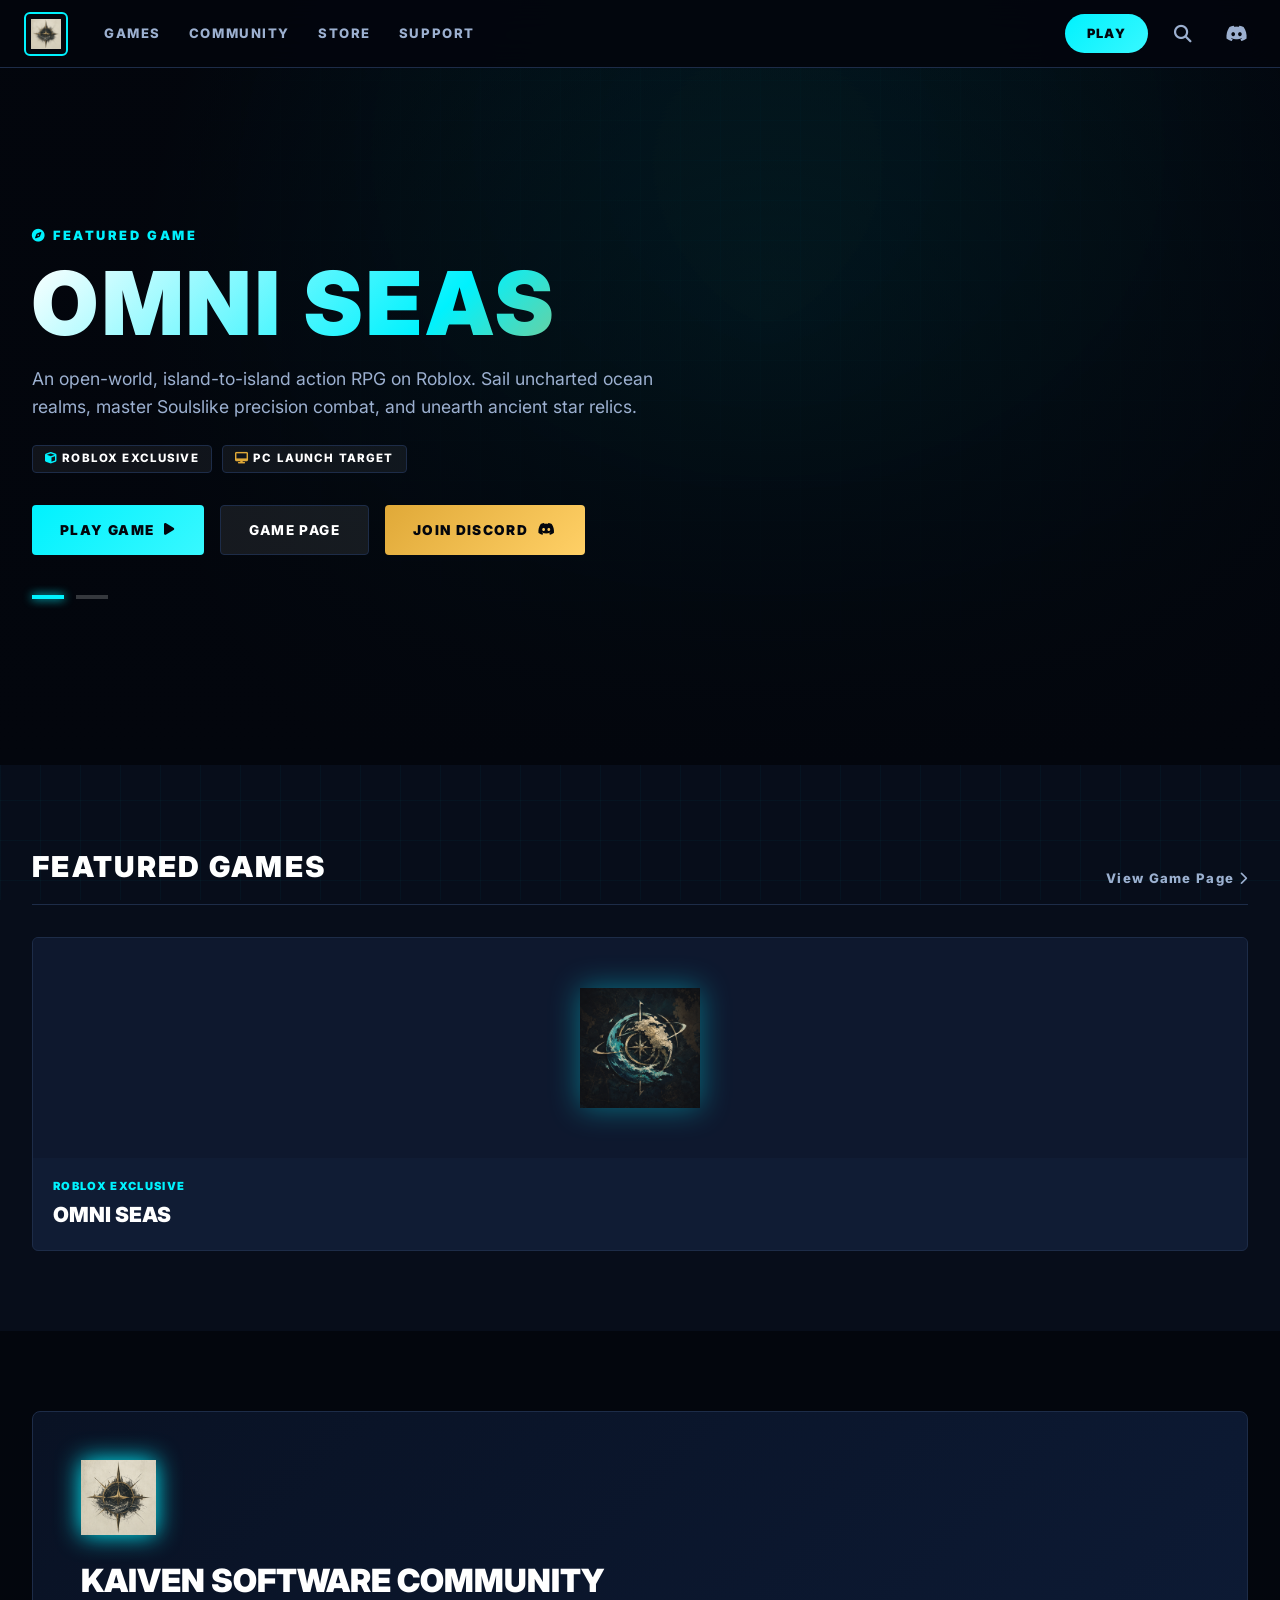
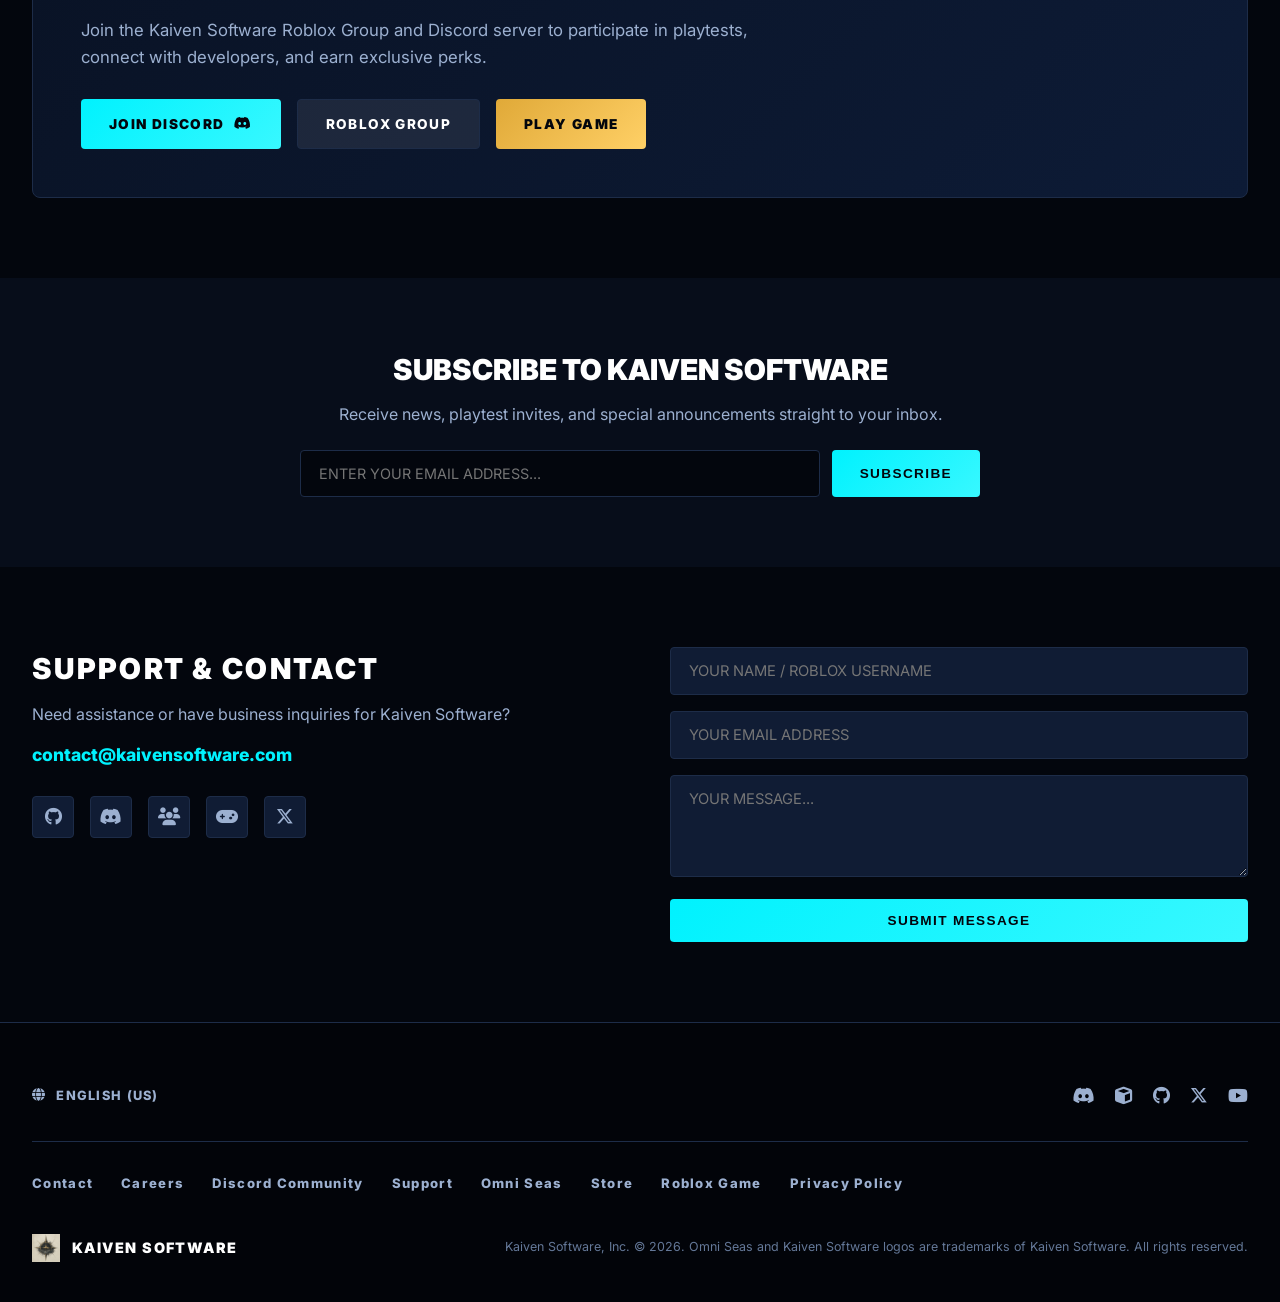
==== index.html @ b1947a2b "Initial release of Kaiven Software studio website and Omni Seas game page" ====
<!DOCTYPE html>
<html lang="en">
<head>
  <meta charset="UTF-8">
  <meta name="viewport" content="width=device-width, initial-scale=1.0">
  <title>Kaiven Software | Official Site</title>
  <meta name="description" content="Official website of Kaiven Software. Independent game studio crafting original experiences on Roblox.">
  
  <!-- Favicon -->
  <link rel="icon" href="assets/images/logo.png" type="image/png">

  <!-- Google Fonts: Inter & Orbitron -->
  <link rel="preconnect" href="https://fonts.googleapis.com">
  <link rel="preconnect" href="https://fonts.gstatic.com" crossorigin>
  <link href="https://fonts.googleapis.com/css2?family=Inter:wght@400;500;600;700;800;900&family=Orbitron:wght@700;800;900&display=swap" rel="stylesheet">

  <!-- FontAwesome Icons -->
  <link rel="stylesheet" href="https://cdnjs.cloudflare.com/ajax/libs/font-awesome/6.4.0/css/all.min.css">

  <link rel="stylesheet" href="style.css">
</head>
<body class="kaiven-site">

  <!-- Background Interactive Mesh & Canvas -->
  <canvas id="oceanCanvas"></canvas>
  <div class="rs-grid-overlay"></div>

  <!-- Top Navigation Bar -->
  <header class="rs-navbar" id="navbar">
    <div class="rs-nav-container">

      <!-- Left: Logo & Core Nav -->
      <div class="rs-nav-left">
        <a href="index.html" class="rs-logo-link" title="Kaiven Software Home">
          <div class="rs-logo-box glow-hover">
            <img src="assets/images/logo.png" alt="Logo" class="rs-logo-img">
          </div>
        </a>

        <nav class="rs-main-menu" id="mainMenu">
          <a href="omni-seas.html" class="rs-menu-item">GAMES</a>
          <a href="https://www.roblox.com/communities/674886308/Kaiven-Software" target="_blank" class="rs-menu-item">COMMUNITY</a>
          <a href="store.html" class="rs-menu-item">STORE</a>
          <a href="#support" class="rs-menu-item">SUPPORT</a>
        </nav>
      </div>

      <!-- Right: Utility Actions & Account -->
      <div class="rs-nav-right">
        <a href="https://www.roblox.com/games/127945167767729/Omni-Seas" target="_blank" class="rs-btn-launcher btn-shimmer">
          PLAY
        </a>
        <button class="rs-icon-btn" id="openSearchBtn" title="Search">
          <i class="fa-solid fa-magnifying-glass"></i>
        </button>
        <a href="https://discord.gg/ccWf2pxShW" target="_blank" class="rs-user-btn" title="Discord Community">
          <i class="fa-brands fa-discord"></i>
        </a>
        <button class="rs-hamburger-btn" id="mobileToggle" aria-label="Toggle Navigation">
          <i class="fa-solid fa-bars"></i>
        </button>
      </div>

    </div>
  </header>

  <!-- Interactive Hero Carousel -->
  <section class="rs-hero" id="hero">
    <div class="rs-hero-backdrop"></div>
    <div class="rs-hero-gradient"></div>

    <div class="rs-hero-container container">

      <!-- Slide 1 -->
      <div class="rs-hero-card hero-slide active" data-slide="1">
        <div class="rs-hero-tag animate-slide-up"><i class="fa-solid fa-compass text-cyan"></i> FEATURED GAME</div>
        <h1 class="rs-hero-title animate-slide-up delay-1">OMNI SEAS</h1>
        <p class="rs-hero-desc animate-slide-up delay-2">An open-world, island-to-island action RPG on Roblox. Sail uncharted ocean realms, master Soulslike precision combat, and unearth ancient star relics.</p>
        
        <div class="rs-hero-meta animate-slide-up delay-3">
          <span class="rs-platform-tag"><i class="fa-solid fa-cube text-cyan"></i> ROBLOX EXCLUSIVE</span>
          <span class="rs-platform-tag"><i class="fa-solid fa-desktop text-gold"></i> PC LAUNCH TARGET</span>
        </div>

        <div class="rs-hero-buttons animate-slide-up delay-4">
          <a href="https://www.roblox.com/games/127945167767729/Omni-Seas" target="_blank" class="rs-btn-primary btn-shimmer">
            PLAY GAME <i class="fa-solid fa-play"></i>
          </a>
          <a href="omni-seas.html" class="rs-btn-secondary">
            GAME PAGE
          </a>
          <a href="https://discord.gg/ccWf2pxShW" target="_blank" class="rs-btn-accent">
            JOIN DISCORD <i class="fa-brands fa-discord"></i>
          </a>
        </div>
      </div>

      <!-- Slide 2 -->
      <div class="rs-hero-card hero-slide" data-slide="2">
        <div class="rs-hero-tag"><i class="fa-solid fa-users text-cyan"></i> COMMUNITY REVEAL</div>
        <h1 class="rs-hero-title">ROBLOX GROUP</h1>
        <p class="rs-hero-desc">Join the Kaiven Software Roblox Group to participate in closed PC playtests, earn exclusive in-game perks, and interact directly with our development team.</p>

        <div class="rs-hero-buttons">
          <a href="https://www.roblox.com/communities/674886308/Kaiven-Software" target="_blank" class="rs-btn-primary btn-shimmer">
            JOIN GROUP <i class="fa-solid fa-users"></i>
          </a>
          <a href="https://discord.gg/ccWf2pxShW" target="_blank" class="rs-btn-secondary">
            JOIN DISCORD
          </a>
        </div>
      </div>

      <!-- Carousel Indicators -->
      <div class="rs-carousel-dots">
        <button class="dot active" data-target-slide="1"></button>
        <button class="dot" data-target-slide="2"></button>
      </div>

    </div>
  </section>

  <!-- Featured Games Grid -->
  <section class="rs-games-section reveal-on-scroll" id="games">
    <div class="container">

      <div class="rs-section-header">
        <h2 class="rs-section-title">FEATURED GAMES</h2>
        <a href="omni-seas.html" class="rs-view-all">View Game Page <i class="fa-solid fa-chevron-right"></i></a>
      </div>

      <div class="rs-games-grid">
        <a href="omni-seas.html" class="rs-game-tile tilt-card">
          <div class="rs-tile-image">
            <img src="assets/images/omniseas-logo.png" alt="Omni Seas Cover" class="rs-tile-logo">
          </div>
          <div class="rs-tile-info">
            <span class="rs-tile-sub">ROBLOX EXCLUSIVE</span>
            <h3 class="rs-tile-name">OMNI SEAS</h3>
          </div>
        </a>
      </div>

    </div>
  </section>

  <!-- Promo Banner Section -->
  <section class="rs-promo-banner reveal-on-scroll">
    <div class="container">
      <div class="rs-promo-card glow-card">
        <div class="rs-promo-content">
          <img src="assets/images/logo.png" alt="Logo" class="rs-promo-logo floating-animation">
          <h2 class="rs-promo-title">KAIVEN SOFTWARE COMMUNITY</h2>
          <p class="rs-promo-text">Join the Kaiven Software Roblox Group and Discord server to participate in playtests, connect with developers, and earn exclusive perks.</p>
          
          <div class="rs-promo-actions">
            <a href="https://discord.gg/ccWf2pxShW" target="_blank" class="rs-btn-primary btn-shimmer">
              JOIN DISCORD <i class="fa-brands fa-discord"></i>
            </a>
            <a href="https://www.roblox.com/communities/674886308/Kaiven-Software" target="_blank" class="rs-btn-secondary">
              ROBLOX GROUP
            </a>
            <a href="https://www.roblox.com/games/127945167767729/Omni-Seas" target="_blank" class="rs-btn-accent">
              PLAY GAME
            </a>
          </div>
        </div>
      </div>
    </div>
  </section>

  <!-- Newsletter Signup Section -->
  <section class="rs-newsletter-section reveal-on-scroll">
    <div class="container">
      <div class="rs-newsletter-box">
        <h2 class="rs-newsletter-title">SUBSCRIBE TO KAIVEN SOFTWARE</h2>
        <p class="rs-newsletter-sub">Receive news, playtest invites, and special announcements straight to your inbox.</p>

        <form id="newsletterForm" class="rs-newsletter-form">
          <input type="email" id="newsletterEmail" placeholder="ENTER YOUR EMAIL ADDRESS..." required>
          <button type="submit" class="rs-btn-primary btn-shimmer">SUBSCRIBE</button>
        </form>
        <div id="newsletterMessage" class="form-feedback"></div>
      </div>
    </div>
  </section>

  <!-- Contact & Support Section -->
  <section class="rs-contact-section reveal-on-scroll" id="support">
    <div class="container">
      <div class="rs-contact-grid">
        <div class="rs-contact-info">
          <h2 class="rs-section-title">SUPPORT & CONTACT</h2>
          <p class="rs-contact-desc">Need assistance or have business inquiries for Kaiven Software?</p>
          <div class="rs-contact-email">contact@kaivensoftware.com</div>

          <div class="rs-social-bar">
            <a href="https://github.com/kaivensoftware" target="_blank" title="GitHub"><i class="fa-brands fa-github"></i></a>
            <a href="https://discord.gg/ccWf2pxShW" target="_blank" title="Discord"><i class="fa-brands fa-discord"></i></a>
            <a href="https://www.roblox.com/communities/674886308/Kaiven-Software" target="_blank" title="Roblox Group"><i class="fa-solid fa-users"></i></a>
            <a href="https://www.roblox.com/games/127945167767729/Omni-Seas" target="_blank" title="Roblox Game"><i class="fa-solid fa-gamepad"></i></a>
            <a href="#" title="Twitter / X"><i class="fa-brands fa-x-twitter"></i></a>
          </div>
        </div>

        <div class="rs-contact-form-box">
          <form id="contactForm">
            <div class="form-group">
              <input type="text" id="contactName" placeholder="YOUR NAME / ROBLOX USERNAME" required>
            </div>
            <div class="form-group">
              <input type="email" id="contactEmail" placeholder="YOUR EMAIL ADDRESS" required>
            </div>
            <div class="form-group">
              <textarea id="contactMessage" rows="4" placeholder="YOUR MESSAGE..." required></textarea>
            </div>
            <button type="submit" class="rs-btn-primary btn-block btn-shimmer">SUBMIT MESSAGE</button>
          </form>
          <div id="contactFormStatus" class="form-feedback"></div>
        </div>
      </div>
    </div>
  </section>

  <!-- Universal Footer -->
  <footer class="rs-footer">
    <div class="container">

      <div class="rs-footer-top">
        <div class="rs-lang-selector">
          <i class="fa-solid fa-globe"></i> <span>ENGLISH (US)</span>
        </div>

        <div class="rs-footer-socials">
          <a href="https://discord.gg/ccWf2pxShW" target="_blank" title="Discord"><i class="fa-brands fa-discord"></i></a>
          <a href="https://www.roblox.com/communities/674886308/Kaiven-Software" target="_blank" title="Roblox Group"><i class="fa-solid fa-cube"></i></a>
          <a href="https://github.com/kaivensoftware" target="_blank" title="GitHub"><i class="fa-brands fa-github"></i></a>
          <a href="#" title="Twitter / X"><i class="fa-brands fa-x-twitter"></i></a>
          <a href="#" title="YouTube"><i class="fa-brands fa-youtube"></i></a>
        </div>
      </div>

      <div class="rs-footer-links">
        <a href="index.html">Contact</a>
        <a href="https://www.roblox.com/communities/674886308/Kaiven-Software" target="_blank">Careers</a>
        <a href="https://discord.gg/ccWf2pxShW" target="_blank">Discord Community</a>
        <a href="#support">Support</a>
        <a href="omni-seas.html">Omni Seas</a>
        <a href="store.html">Store</a>
        <a href="https://www.roblox.com/games/127945167767729/Omni-Seas" target="_blank">Roblox Game</a>
        <a href="#">Privacy Policy</a>
      </div>

      <div class="rs-footer-bottom">
        <div class="rs-footer-brand">
          <img src="assets/images/logo.png" alt="Logo" class="rs-footer-emblem">
          <span>KAIVEN SOFTWARE</span>
        </div>
        <p class="rs-copyright">Kaiven Software, Inc. © 2026. Omni Seas and Kaiven Software logos are trademarks of Kaiven Software. All rights reserved.</p>
      </div>

    </div>
  </footer>

  <!-- Search Modal Overlay -->
  <div class="rs-search-overlay" id="searchModal">
    <div class="rs-search-container">
      <button class="rs-search-close" id="closeSearchBtn"><i class="fa-solid fa-xmark"></i></button>
      <div class="rs-search-box">
        <i class="fa-solid fa-magnifying-glass rs-search-icon"></i>
        <input type="text" id="searchInput" placeholder="SEARCH KAIVEN SOFTWARE & GAMES..." autofocus>
      </div>
      <div class="rs-search-results" id="searchResults">
        <div class="rs-search-quick">
          <span>QUICK LINKS:</span>
          <a href="omni-seas.html">Omni Seas Page</a>
          <a href="https://discord.gg/ccWf2pxShW" target="_blank">Join Discord</a>
          <a href="store.html">Store Page</a>
          <a href="https://www.roblox.com/games/127945167767729/Omni-Seas" target="_blank">Play Omni Seas</a>
        </div>
      </div>
    </div>
  </div>

  <script src="app.js"></script>
</body>
</html>
---- style.css ----
/* ==========================================================================
   KAIVEN SOFTWARE - OMNI SEAS BIOLUMINESCENT OCEAN DESIGN SYSTEM
   Palette: Deep Abyssal Navy, Electric Cyan (#00f2fe), Celestial Compass Gold (#e0a938)
   ========================================================================== */

:root {
  --rs-black: #03060d;
  --rs-dark-1: #070d1a;
  --rs-dark-2: #0e182e;
  --rs-card-bg: #101c34;
  --rs-border: #1d2c48;
  --rs-border-hover: #00f2fe;
  
  --rs-cyan: #00f2fe;
  --rs-cyan-bright: #38f8ff;
  --rs-cyan-glow: rgba(0, 242, 254, 0.45);
  
  --rs-gold: #e0a938;
  --rs-gold-bright: #ffd066;
  --rs-gold-glow: rgba(224, 169, 56, 0.45);
  
  --text-primary: #ffffff;
  --text-secondary: #9cb0d0;
  --text-muted: #647898;
  
  --font-sans: 'Inter', -apple-system, BlinkMacSystemFont, "Segoe UI", Roboto, sans-serif;
  
  --transition-fast: 0.2s cubic-bezier(0.16, 1, 0.3, 1);
  --transition-normal: 0.4s cubic-bezier(0.16, 1, 0.3, 1);
  --transition-slow: 0.8s cubic-bezier(0.16, 1, 0.3, 1);
}

/* Base Reset */
*, *::before, *::after {
  box-sizing: border-box;
  margin: 0;
  padding: 0;
}

html {
  scroll-behavior: smooth;
  font-size: 16px;
  background-color: var(--rs-black);
  color: var(--text-primary);
  font-family: var(--font-sans);
  overflow-x: hidden;
}

body.kaiven-site {
  background-color: var(--rs-black);
  color: var(--text-primary);
  line-height: 1.5;
  min-height: 100vh;
  -webkit-font-smoothing: antialiased;
  position: relative;
}

/* Background Canvas & Mesh Grid */
#oceanCanvas {
  position: fixed;
  top: 0;
  left: 0;
  width: 100%;
  height: 100%;
  pointer-events: none;
  z-index: 0;
  opacity: 0.7;
}

.rs-grid-overlay {
  position: fixed;
  inset: 0;
  background-image: linear-gradient(rgba(0, 242, 254, 0.03) 1px, transparent 1px),
                    linear-gradient(90deg, rgba(0, 242, 254, 0.03) 1px, transparent 1px);
  background-size: 40px 40px;
  pointer-events: none;
  z-index: 1;
}

/* Scrollbar */
::-webkit-scrollbar {
  width: 8px;
}
::-webkit-scrollbar-track {
  background: var(--rs-black);
}
::-webkit-scrollbar-thumb {
  background: #14223b;
}
::-webkit-scrollbar-thumb:hover {
  background: var(--rs-cyan);
}

.container {
  width: 100%;
  max-width: 1360px;
  margin: 0 auto;
  padding: 0 32px;
}

.text-cyan { color: var(--rs-cyan); }
.text-gold { color: var(--rs-gold); }

/* Reveal Animations */
.reveal-on-scroll {
  opacity: 0;
  transform: translateY(40px);
  transition: opacity 0.8s cubic-bezier(0.16, 1, 0.3, 1), transform 0.8s cubic-bezier(0.16, 1, 0.3, 1);
}

.reveal-on-scroll.visible {
  opacity: 1;
  transform: translateY(0);
}

.animate-slide-up {
  opacity: 0;
  transform: translateY(20px);
  animation: slideUpFade 0.7s cubic-bezier(0.16, 1, 0.3, 1) forwards;
}

.delay-1 { animation-delay: 0.15s; }
.delay-2 { animation-delay: 0.3s; }
.delay-3 { animation-delay: 0.45s; }
.delay-4 { animation-delay: 0.6s; }

@keyframes slideUpFade {
  to {
    opacity: 1;
    transform: translateY(0);
  }
}

.floating-animation {
  animation: floatMotion 4s ease-in-out infinite alternate;
}

@keyframes floatMotion {
  0% { transform: translateY(0) rotate(0deg); }
  100% { transform: translateY(-10px) rotate(4deg); }
}

/* Button Shimmer */
.btn-shimmer {
  position: relative;
  overflow: hidden;
}

.btn-shimmer::after {
  content: '';
  position: absolute;
  top: -50%;
  left: -50%;
  width: 200%;
  height: 200%;
  background: linear-gradient(
    60deg,
    transparent 30%,
    rgba(255, 255, 255, 0.4) 50%,
    transparent 70%
  );
  transform: rotate(30deg) translateX(-100%);
  transition: transform 0.6s ease;
}

.btn-shimmer:hover::after {
  transform: rotate(30deg) translateX(100%);
}

/* Navbar */
.rs-navbar {
  position: fixed;
  top: 0;
  left: 0;
  width: 100%;
  height: 68px;
  background: rgba(3, 6, 13, 0.94);
  backdrop-filter: blur(16px);
  border-bottom: 1px solid var(--rs-border);
  z-index: 2000;
  transition: var(--transition-normal);
}

.rs-nav-container {
  display: flex;
  align-items: center;
  justify-content: space-between;
  height: 100%;
  max-width: 1440px;
  margin: 0 auto;
  padding: 0 24px;
}

.rs-nav-left {
  display: flex;
  align-items: center;
  gap: 36px;
}

.rs-logo-box {
  width: 44px;
  height: 44px;
  background: var(--rs-black);
  border: 2px solid var(--rs-cyan);
  display: flex;
  align-items: center;
  justify-content: center;
  border-radius: 6px;
  transition: var(--transition-normal);
}

.rs-logo-box:hover {
  background: rgba(0, 242, 254, 0.15);
  box-shadow: 0 0 20px var(--rs-cyan-glow);
  transform: scale(1.05);
}

.rs-logo-img {
  width: 30px;
  height: 30px;
  object-fit: contain;
}

.rs-main-menu {
  display: flex;
  align-items: center;
  gap: 28px;
}

.rs-menu-item {
  color: var(--text-secondary);
  text-decoration: none;
  font-size: 0.82rem;
  font-weight: 800;
  letter-spacing: 0.12em;
  transition: var(--transition-fast);
  padding: 8px 0;
  position: relative;
}

.rs-menu-item:hover, .rs-menu-item.active {
  color: var(--text-primary);
}

.rs-menu-item.active::after, .rs-menu-item:hover::after {
  content: '';
  position: absolute;
  bottom: 0;
  left: 0;
  width: 100%;
  height: 2px;
  background: var(--rs-cyan);
  box-shadow: 0 0 10px var(--rs-cyan);
}

.rs-nav-right {
  display: flex;
  align-items: center;
  gap: 16px;
}

.rs-btn-launcher {
  background: linear-gradient(135deg, var(--rs-cyan), var(--rs-cyan-bright));
  color: #03060d;
  font-size: 0.8rem;
  font-weight: 900;
  letter-spacing: 0.1em;
  padding: 10px 22px;
  border-radius: 30px;
  text-decoration: none;
  transition: var(--transition-normal);
}

.rs-btn-launcher:hover {
  transform: translateY(-2px);
  box-shadow: 0 0 20px var(--rs-cyan-glow);
}

.rs-icon-btn, .rs-user-btn {
  background: transparent;
  border: none;
  color: var(--text-secondary);
  font-size: 1.1rem;
  width: 38px;
  height: 38px;
  display: flex;
  align-items: center;
  justify-content: center;
  cursor: pointer;
  border-radius: 50%;
  transition: var(--transition-fast);
  text-decoration: none;
}

.rs-icon-btn:hover, .rs-user-btn:hover {
  color: var(--rs-cyan);
  background: rgba(0, 242, 254, 0.12);
}

.rs-hamburger-btn {
  display: none;
  background: none;
  border: none;
  color: #fff;
  font-size: 1.3rem;
  cursor: pointer;
}

/* Buttons */
.rs-btn-primary {
  background: linear-gradient(135deg, var(--rs-cyan), var(--rs-cyan-bright));
  color: #03060d;
  font-size: 0.85rem;
  font-weight: 900;
  letter-spacing: 0.1em;
  padding: 14px 28px;
  border: none;
  border-radius: 4px;
  text-decoration: none;
  display: inline-flex;
  align-items: center;
  gap: 10px;
  cursor: pointer;
  transition: var(--transition-normal);
}

.rs-btn-primary:hover {
  transform: translateY(-2px);
  box-shadow: 0 8px 25px var(--rs-cyan-glow);
}

.rs-btn-secondary {
  background: rgba(255, 255, 255, 0.08);
  color: var(--text-primary);
  font-size: 0.85rem;
  font-weight: 800;
  letter-spacing: 0.1em;
  padding: 14px 28px;
  border: 1px solid var(--rs-border);
  border-radius: 4px;
  text-decoration: none;
  display: inline-flex;
  align-items: center;
  gap: 10px;
  cursor: pointer;
  transition: var(--transition-normal);
}

.rs-btn-secondary:hover {
  background: rgba(255, 255, 255, 0.16);
  border-color: var(--rs-cyan);
  transform: translateY(-2px);
}

.rs-btn-accent {
  background: linear-gradient(135deg, var(--rs-gold), var(--rs-gold-bright));
  color: #03060d;
  font-size: 0.85rem;
  font-weight: 900;
  letter-spacing: 0.1em;
  padding: 14px 28px;
  border-radius: 4px;
  text-decoration: none;
  display: inline-flex;
  align-items: center;
  gap: 10px;
  transition: var(--transition-normal);
}

.rs-btn-accent:hover {
  transform: translateY(-2px);
  box-shadow: 0 8px 25px var(--rs-gold-glow);
}

/* Hero Carousel */
.rs-hero {
  position: relative;
  min-height: 85vh;
  display: flex;
  align-items: center;
  padding: 140px 0 80px;
  background: var(--rs-black);
  overflow: hidden;
}

.rs-hero-backdrop {
  position: absolute;
  top: 0;
  left: 0;
  width: 100%;
  height: 100%;
  background: radial-gradient(circle at 60% 40%, rgba(0, 242, 254, 0.16) 0%, rgba(3, 6, 13, 0.97) 70%);
  z-index: 1;
}

.rs-hero-gradient {
  position: absolute;
  inset: 0;
  background: linear-gradient(to bottom, rgba(3,6,13,0.3) 0%, rgba(3,6,13,1) 100%);
  z-index: 2;
}

.rs-hero-container {
  position: relative;
  z-index: 10;
  width: 100%;
}

.hero-slide {
  display: none;
  max-width: 680px;
}

.hero-slide.active {
  display: block;
}

.rs-hero-tag {
  font-size: 0.8rem;
  font-weight: 900;
  color: var(--rs-cyan);
  letter-spacing: 0.2em;
  margin-bottom: 14px;
}

.rs-hero-title {
  font-size: clamp(3.2rem, 7vw, 5.5rem);
  font-weight: 900;
  line-height: 1;
  letter-spacing: 0.04em;
  margin-bottom: 18px;
  background: linear-gradient(135deg, #ffffff 0%, var(--rs-cyan) 60%, var(--rs-gold) 100%);
  -webkit-background-clip: text;
  -webkit-text-fill-color: transparent;
}

.rs-hero-desc {
  font-size: 1.1rem;
  color: var(--text-secondary);
  line-height: 1.6;
  margin-bottom: 24px;
}

.rs-hero-meta {
  display: flex;
  gap: 10px;
  margin-bottom: 32px;
  flex-wrap: wrap;
}

.rs-platform-tag {
  background: rgba(255, 255, 255, 0.06);
  border: 1px solid var(--rs-border);
  padding: 4px 12px;
  border-radius: 4px;
  font-size: 0.72rem;
  font-weight: 800;
  letter-spacing: 0.1em;
  color: var(--text-primary);
}

.rs-hero-buttons {
  display: flex;
  gap: 16px;
  flex-wrap: wrap;
}

.rs-carousel-dots {
  display: flex;
  gap: 12px;
  margin-top: 40px;
}

.rs-carousel-dots .dot {
  width: 32px;
  height: 4px;
  background: rgba(255, 255, 255, 0.2);
  border: none;
  cursor: pointer;
  transition: var(--transition-fast);
}

.rs-carousel-dots .dot.active, .rs-carousel-dots .dot:hover {
  background: var(--rs-cyan);
  box-shadow: 0 0 10px var(--rs-cyan);
}

/* Cards Grid */
.rs-newswire-section {
  padding: 80px 0;
  background: var(--rs-black);
}

.rs-section-header {
  display: flex;
  justify-content: space-between;
  align-items: flex-end;
  margin-bottom: 32px;
  border-bottom: 1px solid var(--rs-border);
  padding-bottom: 16px;
}

.rs-section-title {
  font-size: 1.8rem;
  font-weight: 900;
  letter-spacing: 0.08em;
}

.rs-view-all {
  color: var(--text-secondary);
  text-decoration: none;
  font-size: 0.82rem;
  font-weight: 800;
  letter-spacing: 0.1em;
  transition: var(--transition-fast);
}

.rs-view-all:hover {
  color: var(--rs-cyan);
}

.rs-newswire-grid {
  display: grid;
  grid-template-columns: repeat(auto-fit, minmax(320px, 1fr));
  gap: 28px;
}

.rs-card {
  background: var(--rs-card-bg);
  border: 1px solid var(--rs-border);
  border-radius: 6px;
  overflow: hidden;
  transition: transform 0.4s cubic-bezier(0.16, 1, 0.3, 1), border-color 0.4s ease, box-shadow 0.4s ease;
}

.rs-card:hover {
  transform: translateY(-8px) scale(1.01);
  border-color: var(--rs-cyan);
  box-shadow: 0 15px 35px rgba(0, 0, 0, 0.9), 0 0 25px var(--rs-cyan-glow);
}

.rs-card-link {
  text-decoration: none;
  color: inherit;
  display: flex;
  flex-direction: column;
  height: 100%;
}

.rs-card-thumb {
  position: relative;
  width: 100%;
  height: 210px;
  background: var(--rs-dark-2);
  display: flex;
  align-items: center;
  justify-content: center;
  overflow: hidden;
}

.rs-card-img {
  max-width: 120px;
  max-height: 120px;
  object-fit: contain;
  transition: transform 0.5s ease;
  filter: drop-shadow(0 0 15px rgba(0, 242, 254, 0.4));
}

.rs-card:hover .rs-card-img {
  transform: scale(1.15) rotate(4deg);
}

.rs-card-category {
  position: absolute;
  top: 12px;
  left: 12px;
  background: rgba(4, 7, 17, 0.9);
  border: 1px solid var(--rs-cyan);
  color: var(--rs-cyan);
  font-size: 0.65rem;
  font-weight: 900;
  padding: 4px 10px;
  letter-spacing: 0.1em;
  border-radius: 4px;
}

.rs-card-body {
  padding: 24px;
  display: flex;
  flex-direction: column;
  flex-grow: 1;
}

.rs-card-date {
  font-size: 0.75rem;
  color: var(--text-muted);
  font-weight: 600;
  margin-bottom: 8px;
}

.rs-card-title {
  font-size: 1.25rem;
  font-weight: 800;
  line-height: 1.35;
  margin-bottom: 12px;
  color: var(--text-primary);
  transition: var(--transition-fast);
}

.rs-card:hover .rs-card-title {
  color: var(--rs-cyan);
}

.rs-card-excerpt {
  font-size: 0.9rem;
  color: var(--text-secondary);
  line-height: 1.6;
}

/* Featured Games Section */
.rs-games-section {
  padding: 80px 0;
  background: var(--rs-dark-1);
}

.rs-games-grid {
  display: grid;
  grid-template-columns: repeat(auto-fit, minmax(280px, 1fr));
  gap: 24px;
}

.rs-game-tile {
  background: var(--rs-card-bg);
  border: 1px solid var(--rs-border);
  border-radius: 6px;
  text-decoration: none;
  overflow: hidden;
  transition: transform 0.4s ease, border-color 0.4s ease, box-shadow 0.4s ease;
}

.rs-game-tile:hover {
  transform: translateY(-6px);
  border-color: var(--rs-cyan);
  box-shadow: 0 15px 30px rgba(0,0,0,0.8), 0 0 25px var(--rs-cyan-glow);
}

.rs-tile-image {
  height: 220px;
  background: var(--rs-dark-2);
  display: flex;
  align-items: center;
  justify-content: center;
}

.rs-tile-logo {
  width: 120px;
  height: 120px;
  object-fit: contain;
  filter: drop-shadow(0 0 15px rgba(0, 242, 254, 0.4));
  transition: transform 0.4s ease;
}

.rs-game-tile:hover .rs-tile-logo {
  transform: scale(1.12);
}

.rs-tile-info {
  padding: 20px;
}

.rs-tile-sub {
  font-size: 0.7rem;
  font-weight: 900;
  color: var(--rs-cyan);
  letter-spacing: 0.12em;
  display: block;
  margin-bottom: 4px;
}

.rs-tile-name {
  font-size: 1.3rem;
  font-weight: 900;
  color: #fff;
}

/* Promo Banner Section */
.rs-promo-banner {
  padding: 80px 0;
  background: var(--rs-black);
}

.rs-promo-card {
  background: linear-gradient(135deg, #091224 0%, #0d1b36 100%);
  border: 1px solid var(--rs-border);
  border-radius: 8px;
  padding: 48px;
  transition: border-color 0.3s ease, box-shadow 0.3s ease;
}

.rs-promo-card:hover {
  border-color: var(--rs-cyan);
  box-shadow: 0 0 30px var(--rs-cyan-glow);
}

.rs-promo-logo {
  width: 75px;
  height: 75px;
  object-fit: contain;
  margin-bottom: 16px;
  filter: drop-shadow(0 0 12px var(--rs-cyan));
}

.rs-promo-title {
  font-size: 2rem;
  font-weight: 900;
  margin-bottom: 12px;
}

.rs-promo-text {
  font-size: 1.05rem;
  color: var(--text-secondary);
  max-width: 700px;
  margin-bottom: 28px;
  line-height: 1.6;
}

.rs-promo-actions {
  display: flex;
  gap: 16px;
  flex-wrap: wrap;
}

/* Newsletter Section */
.rs-newsletter-section {
  padding: 70px 0;
  background: var(--rs-dark-1);
}

.rs-newsletter-box {
  max-width: 680px;
  margin: 0 auto;
  text-align: center;
}

.rs-newsletter-title {
  font-size: 1.8rem;
  font-weight: 900;
  margin-bottom: 10px;
}

.rs-newsletter-sub {
  color: var(--text-secondary);
  margin-bottom: 24px;
}

.rs-newsletter-form {
  display: flex;
  gap: 12px;
  flex-wrap: wrap;
}

.rs-newsletter-form input {
  flex-grow: 1;
  background: var(--rs-black);
  border: 1px solid var(--rs-border);
  color: #fff;
  padding: 14px 18px;
  font-family: var(--font-sans);
  font-size: 0.9rem;
  outline: none;
  min-width: 260px;
  border-radius: 4px;
}

.rs-newsletter-form input:focus {
  border-color: var(--rs-cyan);
}

/* Contact Section */
.rs-contact-section {
  padding: 80px 0;
  background: var(--rs-black);
}

.rs-contact-grid {
  display: grid;
  grid-template-columns: 1fr 1fr;
  gap: 60px;
}

@media (max-width: 992px) {
  .rs-contact-grid { grid-template-columns: 1fr; }
}

.rs-contact-desc {
  color: var(--text-secondary);
  margin-top: 12px;
}

.rs-contact-email {
  font-size: 1.1rem;
  font-weight: 800;
  color: var(--rs-cyan);
  margin: 16px 0 28px;
}

.rs-social-bar {
  display: flex;
  gap: 16px;
}

.rs-social-bar a {
  width: 42px;
  height: 42px;
  background: var(--rs-card-bg);
  border: 1px solid var(--rs-border);
  color: var(--text-secondary);
  display: flex;
  align-items: center;
  justify-content: center;
  font-size: 1.1rem;
  text-decoration: none;
  transition: var(--transition-fast);
  border-radius: 4px;
}

.rs-social-bar a:hover {
  background: var(--rs-cyan);
  color: #03060d;
  border-color: var(--rs-cyan);
  transform: translateY(-3px);
  box-shadow: 0 4px 15px var(--rs-cyan-glow);
}

.rs-contact-form-box .form-group {
  margin-bottom: 16px;
}

.rs-contact-form-box input, .rs-contact-form-box textarea {
  width: 100%;
  background: var(--rs-card-bg);
  border: 1px solid var(--rs-border);
  color: #fff;
  padding: 14px 18px;
  font-family: var(--font-sans);
  font-size: 0.92rem;
  outline: none;
  transition: var(--transition-fast);
  border-radius: 4px;
}

.rs-contact-form-box input:focus, .rs-contact-form-box textarea:focus {
  border-color: var(--rs-cyan);
}

.btn-block {
  width: 100%;
  justify-content: center;
}

.form-feedback {
  margin-top: 14px;
  padding: 12px;
  border-radius: 4px;
  display: none;
  font-size: 0.88rem;
}

.form-feedback.success {
  display: block;
  background: rgba(0, 242, 254, 0.15);
  border: 1px solid var(--rs-cyan);
  color: var(--rs-cyan);
}

/* Footer */
.rs-footer {
  background: #020409;
  border-top: 1px solid var(--rs-border);
  padding: 60px 0 40px;
  position: relative;
  z-index: 10;
}

.rs-footer-top {
  display: flex;
  justify-content: space-between;
  align-items: center;
  padding-bottom: 32px;
  border-bottom: 1px solid var(--rs-border);
  margin-bottom: 32px;
  flex-wrap: wrap;
  gap: 20px;
}

.rs-lang-selector {
  display: flex;
  align-items: center;
  gap: 10px;
  font-size: 0.8rem;
  font-weight: 800;
  letter-spacing: 0.1em;
  color: var(--text-secondary);
  cursor: pointer;
}

.rs-lang-selector:hover {
  color: var(--rs-cyan);
}

.rs-footer-socials {
  display: flex;
  gap: 20px;
}

.rs-footer-socials a {
  color: var(--text-secondary);
  font-size: 1.1rem;
  text-decoration: none;
  transition: var(--transition-fast);
}

.rs-footer-socials a:hover {
  color: var(--rs-cyan);
}

.rs-footer-links {
  display: flex;
  gap: 28px;
  flex-wrap: wrap;
  margin-bottom: 40px;
}

.rs-footer-links a {
  color: var(--text-secondary);
  text-decoration: none;
  font-size: 0.82rem;
  font-weight: 800;
  letter-spacing: 0.1em;
  transition: var(--transition-fast);
}

.rs-footer-links a:hover {
  color: var(--rs-cyan);
}

.rs-footer-bottom {
  display: flex;
  justify-content: space-between;
  align-items: center;
  flex-wrap: wrap;
  gap: 20px;
}

.rs-footer-brand {
  display: flex;
  align-items: center;
  gap: 12px;
  font-size: 0.9rem;
  font-weight: 900;
  letter-spacing: 0.1em;
}

.rs-footer-emblem {
  width: 28px;
  height: 28px;
  object-fit: contain;
}

.rs-copyright {
  font-size: 0.78rem;
  color: var(--text-muted);
}

/* Search Modal */
.rs-search-overlay {
  position: fixed;
  inset: 0;
  background: rgba(3, 6, 13, 0.95);
  backdrop-filter: blur(16px);
  z-index: 3000;
  display: flex;
  align-items: center;
  justify-content: center;
  opacity: 0;
  pointer-events: none;
  transition: opacity 0.4s ease;
  padding: 24px;
}

.rs-search-overlay.active {
  opacity: 1;
  pointer-events: auto;
}

.rs-search-container {
  width: 100%;
  max-width: 750px;
  position: relative;
}

.rs-search-close {
  position: absolute;
  top: -60px;
  right: 0;
  background: transparent;
  border: none;
  color: #fff;
  font-size: 2rem;
  cursor: pointer;
  transition: var(--transition-fast);
}

.rs-search-close:hover {
  color: var(--rs-cyan);
}

.rs-search-box {
  display: flex;
  align-items: center;
  background: var(--rs-card-bg);
  border: 2px solid var(--rs-cyan);
  border-radius: 4px;
  padding: 18px 24px;
  gap: 16px;
  box-shadow: 0 0 30px var(--rs-cyan-glow);
}

.rs-search-icon {
  font-size: 1.5rem;
  color: var(--rs-cyan);
}

.rs-search-box input {
  background: transparent;
  border: none;
  outline: none;
  color: #fff;
  font-family: var(--font-sans);
  font-size: 1.2rem;
  font-weight: 700;
  width: 100%;
}

.rs-search-quick {
  margin-top: 24px;
  display: flex;
  gap: 16px;
  align-items: center;
  flex-wrap: wrap;
  font-size: 0.85rem;
  color: var(--text-muted);
}

.rs-search-quick a {
  color: var(--rs-cyan);
  text-decoration: none;
  font-weight: 700;
  transition: var(--transition-fast);
}

.rs-search-quick a:hover {
  text-decoration: underline;
}

/* Mobile Responsive */
@media (max-width: 768px) {
  .rs-main-menu {
    position: fixed;
    top: 68px;
    right: -100%;
    width: 280px;
    height: calc(100vh - 68px);
    background: #03060d;
    border-left: 1px solid var(--rs-border);
    flex-direction: column;
    padding: 40px 24px;
    transition: var(--transition-normal);
  }

  .rs-main-menu.active {
    right: 0;
  }

  .rs-hamburger-btn {
    display: block;
  }
}
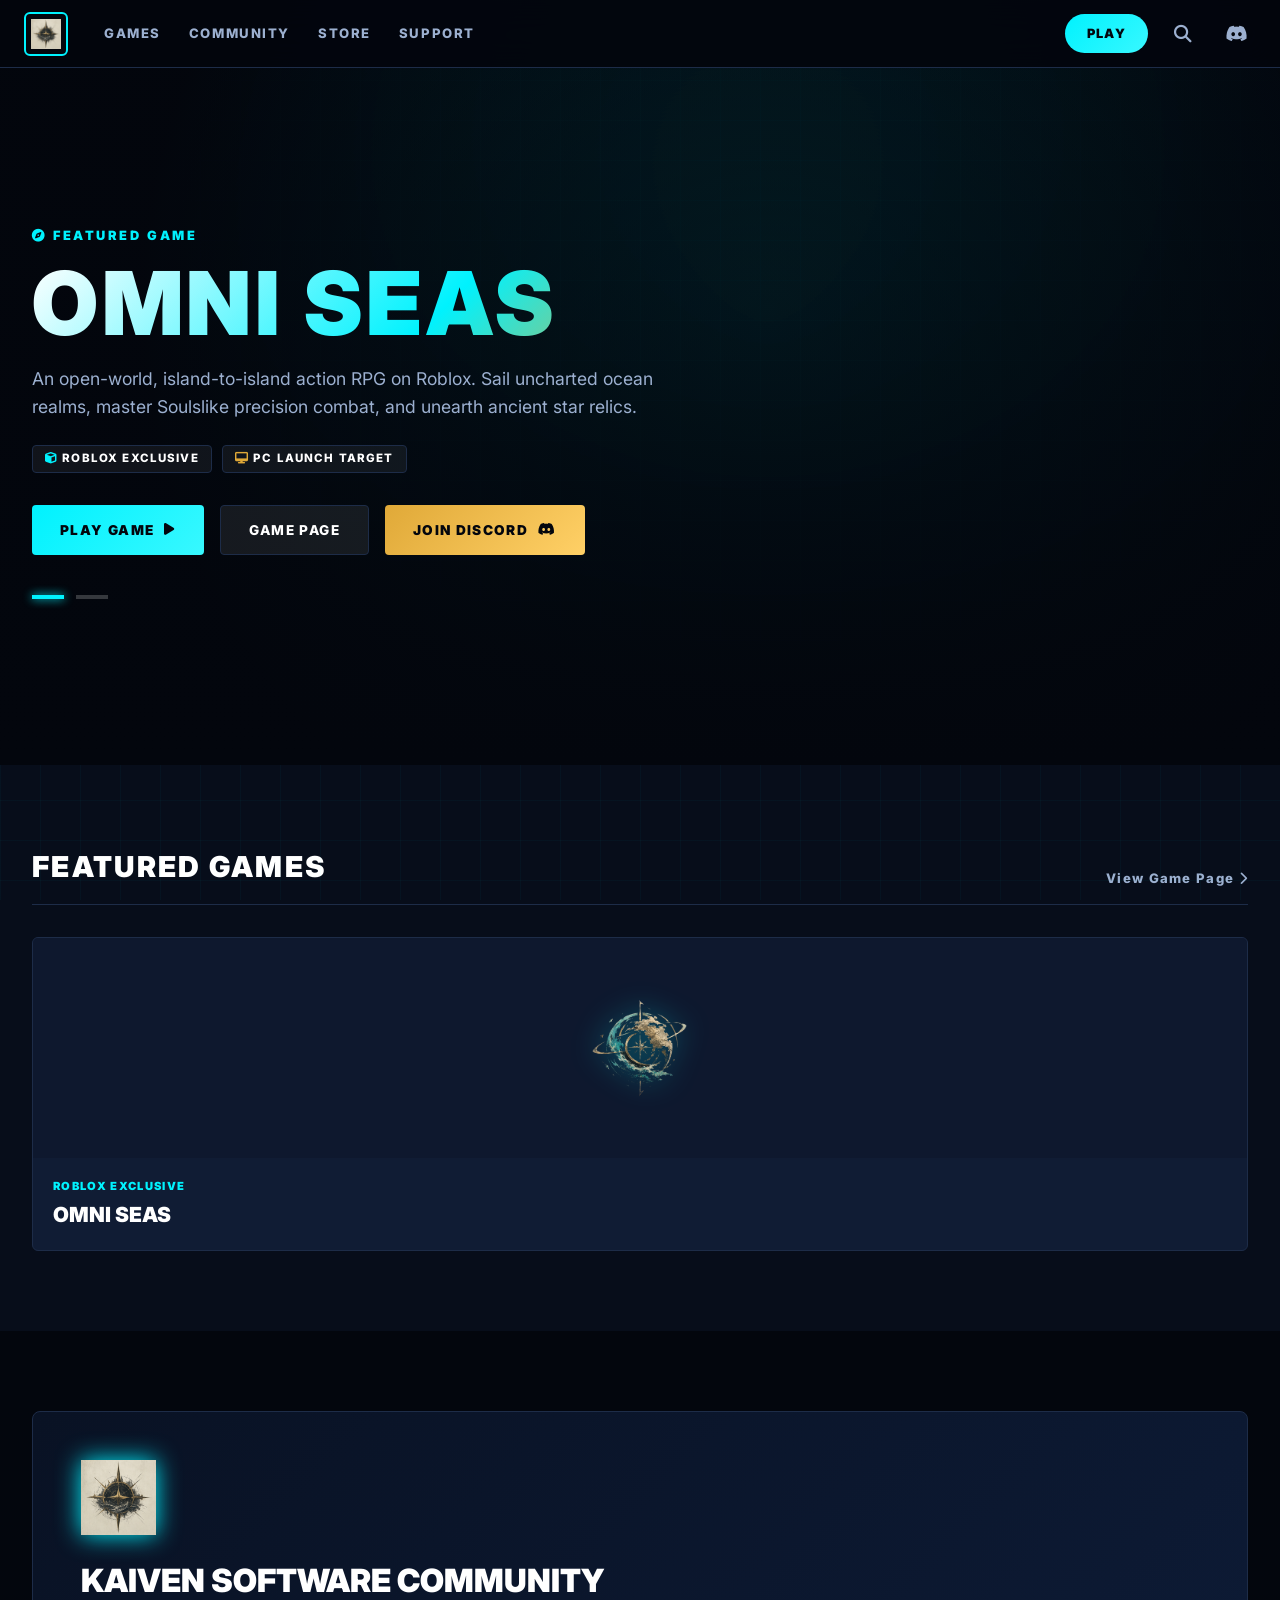
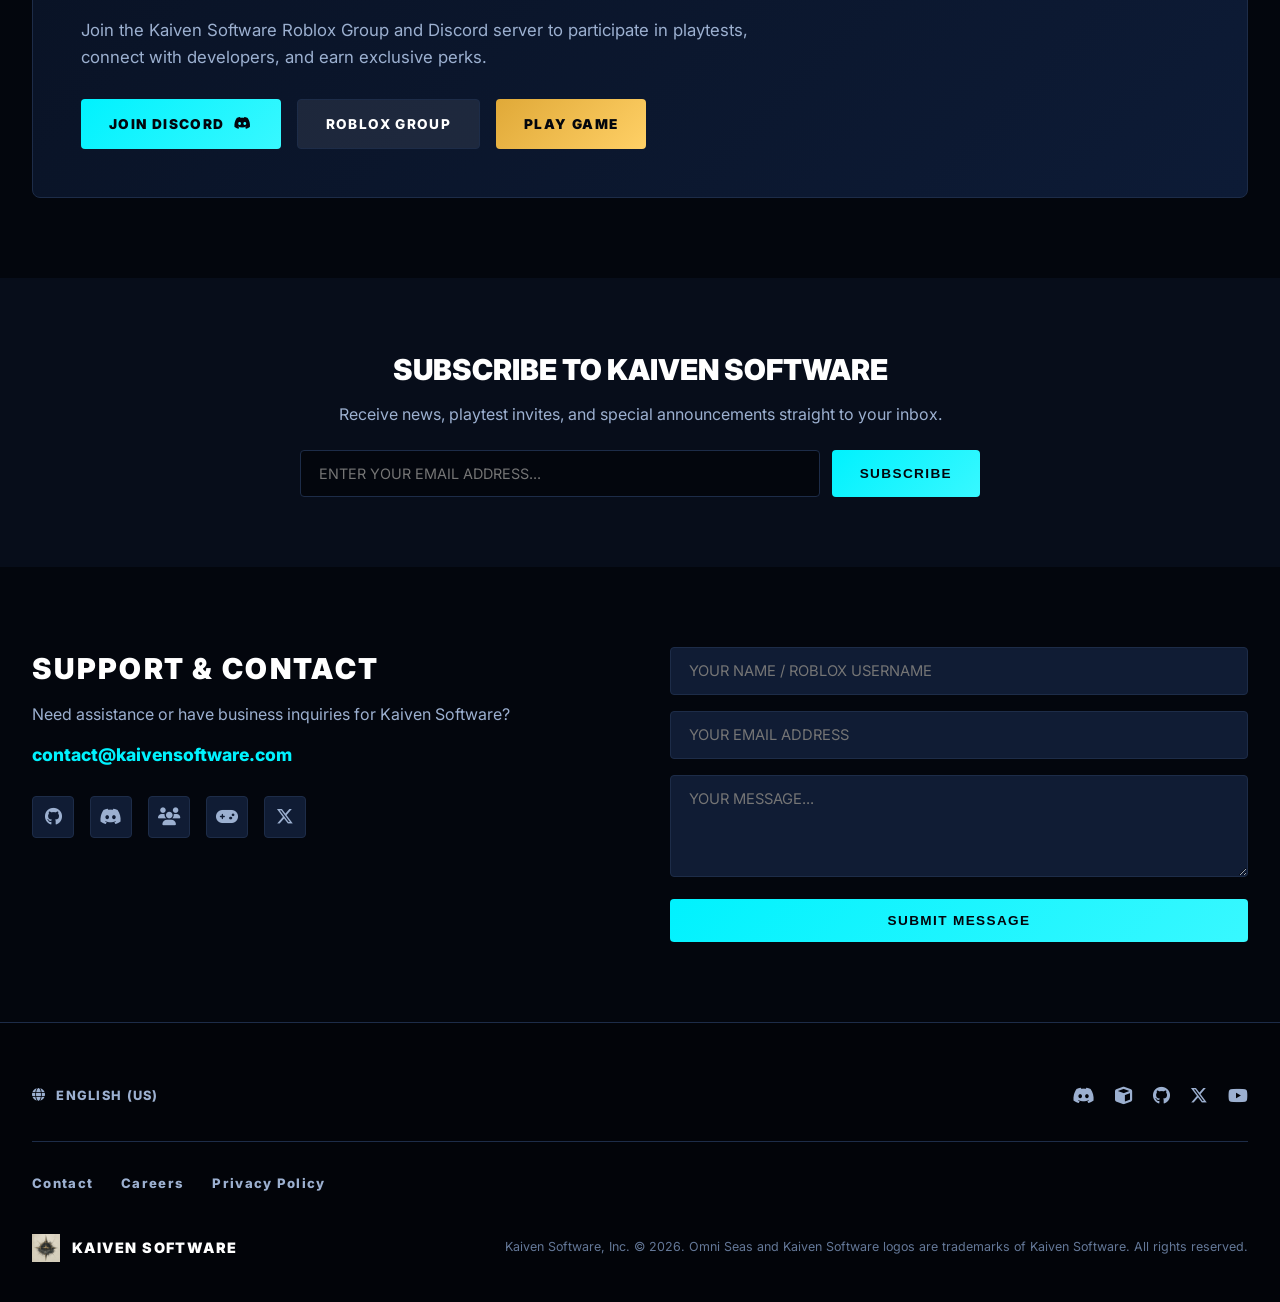
==== commit 1b680077: "Update footer links to only contain Contact, Careers, and Privacy Policy" ====
--- a/index.html
+++ b/index.html
@@ -241,13 +241,8 @@
       </div>
 
       <div class="rs-footer-links">
-        <a href="index.html">Contact</a>
+        <a href="#support">Contact</a>
         <a href="https://www.roblox.com/communities/674886308/Kaiven-Software" target="_blank">Careers</a>
-        <a href="https://discord.gg/ccWf2pxShW" target="_blank">Discord Community</a>
-        <a href="#support">Support</a>
-        <a href="omni-seas.html">Omni Seas</a>
-        <a href="store.html">Store</a>
-        <a href="https://www.roblox.com/games/127945167767729/Omni-Seas" target="_blank">Roblox Game</a>
         <a href="#">Privacy Policy</a>
       </div>
 
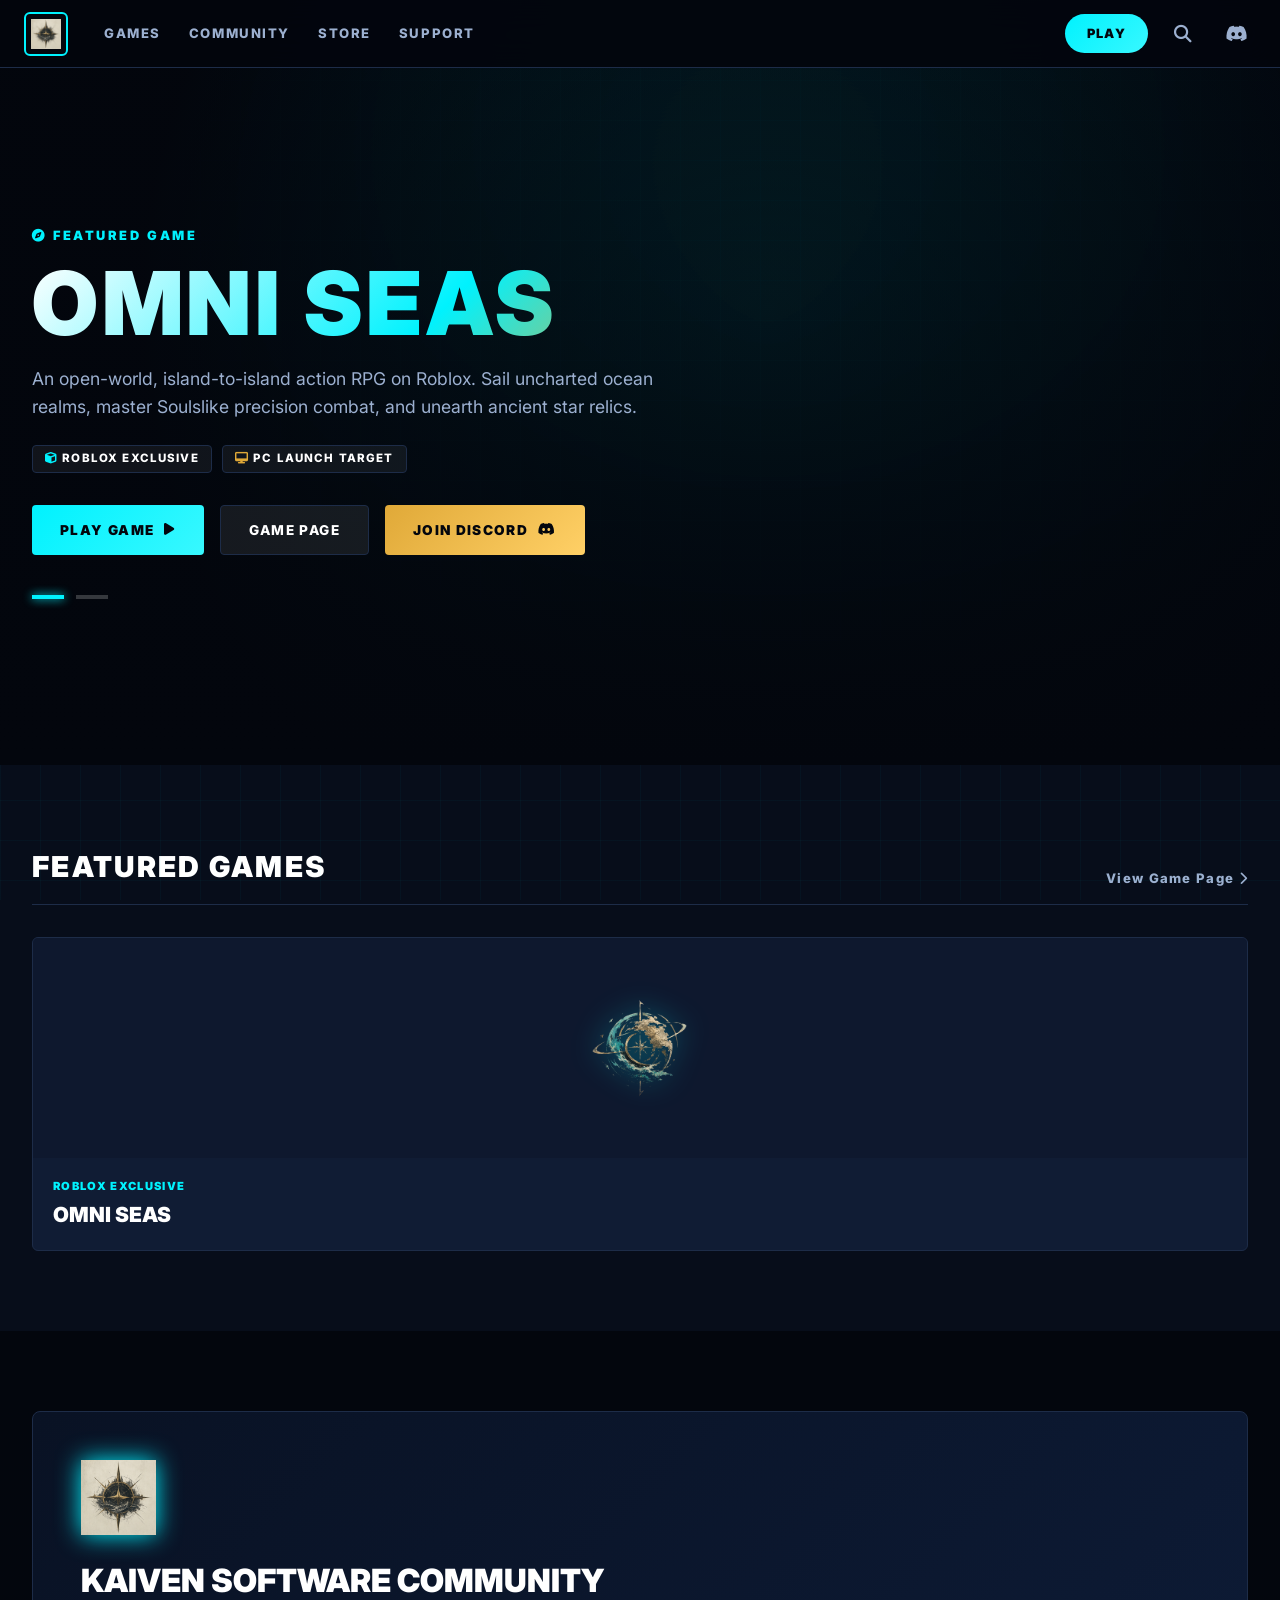
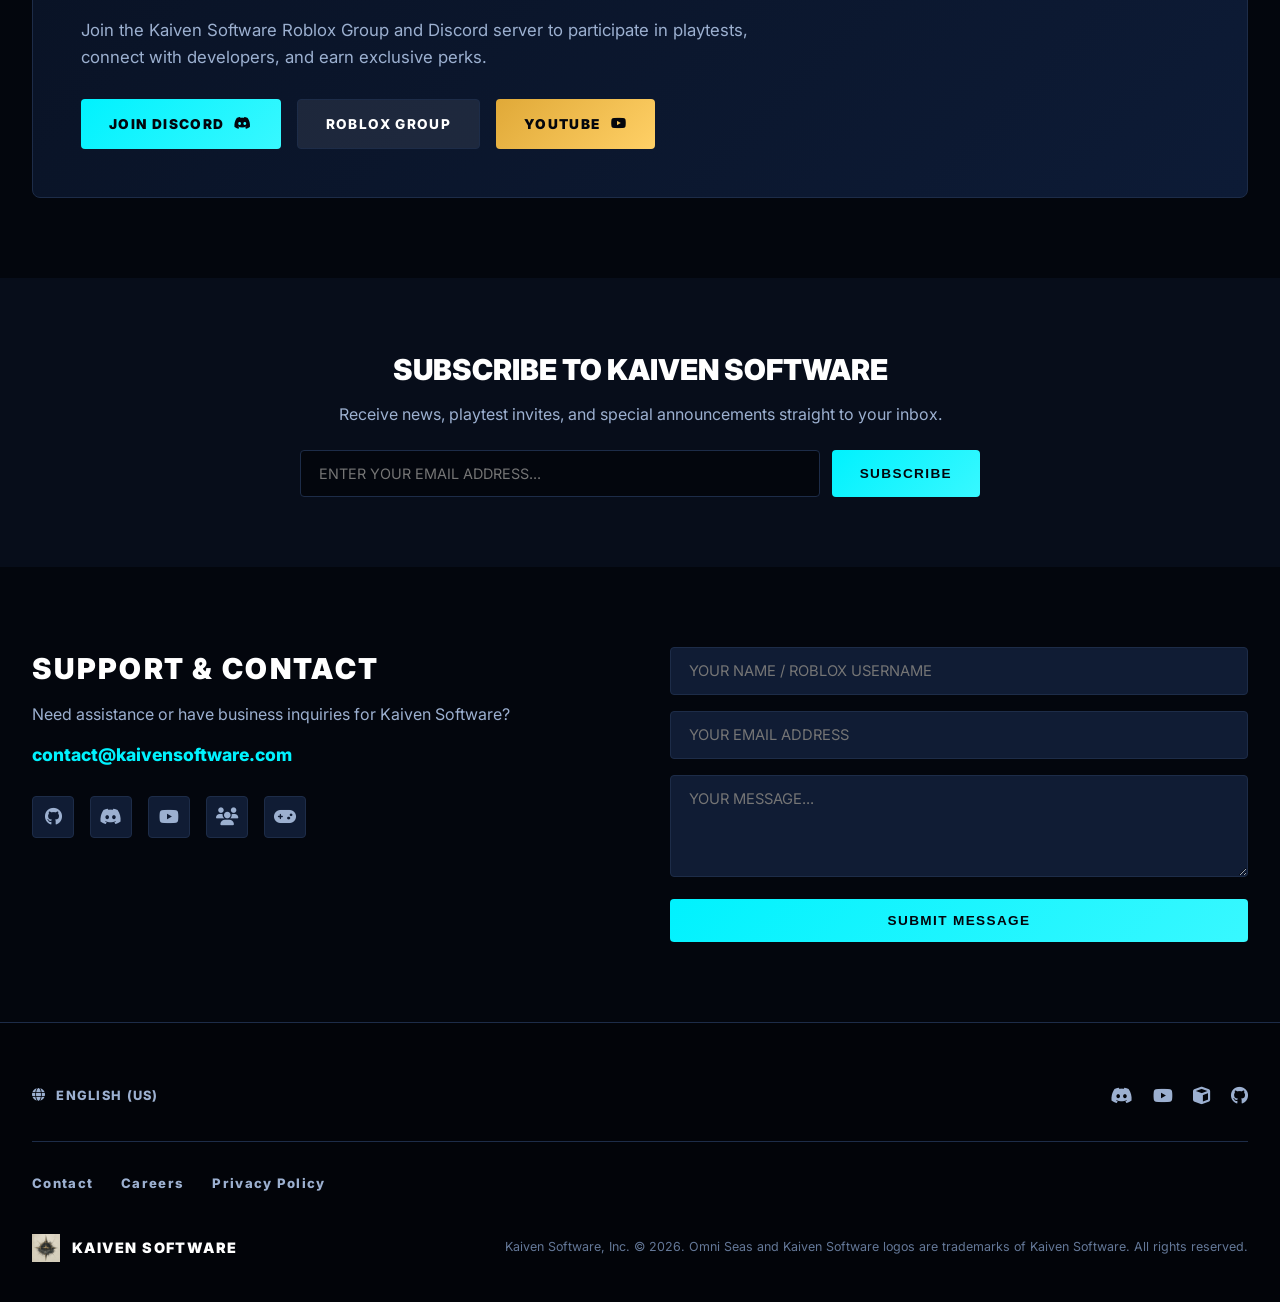
==== commit e4a0efe3: "Add official Kaiven Software YouTube channel links" ====
--- a/index.html
+++ b/index.html
@@ -160,8 +160,8 @@
             <a href="https://www.roblox.com/communities/674886308/Kaiven-Software" target="_blank" class="rs-btn-secondary">
               ROBLOX GROUP
             </a>
-            <a href="https://www.roblox.com/games/127945167767729/Omni-Seas" target="_blank" class="rs-btn-accent">
-              PLAY GAME
+            <a href="https://www.youtube.com/@kaivensoftware" target="_blank" class="rs-btn-accent">
+              YOUTUBE <i class="fa-brands fa-youtube"></i>
             </a>
           </div>
         </div>
@@ -197,9 +197,9 @@
           <div class="rs-social-bar">
             <a href="https://github.com/kaivensoftware" target="_blank" title="GitHub"><i class="fa-brands fa-github"></i></a>
             <a href="https://discord.gg/ccWf2pxShW" target="_blank" title="Discord"><i class="fa-brands fa-discord"></i></a>
+            <a href="https://www.youtube.com/@kaivensoftware" target="_blank" title="YouTube"><i class="fa-brands fa-youtube"></i></a>
             <a href="https://www.roblox.com/communities/674886308/Kaiven-Software" target="_blank" title="Roblox Group"><i class="fa-solid fa-users"></i></a>
             <a href="https://www.roblox.com/games/127945167767729/Omni-Seas" target="_blank" title="Roblox Game"><i class="fa-solid fa-gamepad"></i></a>
-            <a href="#" title="Twitter / X"><i class="fa-brands fa-x-twitter"></i></a>
           </div>
         </div>
 
@@ -233,10 +233,9 @@
 
         <div class="rs-footer-socials">
           <a href="https://discord.gg/ccWf2pxShW" target="_blank" title="Discord"><i class="fa-brands fa-discord"></i></a>
+          <a href="https://www.youtube.com/@kaivensoftware" target="_blank" title="YouTube"><i class="fa-brands fa-youtube"></i></a>
           <a href="https://www.roblox.com/communities/674886308/Kaiven-Software" target="_blank" title="Roblox Group"><i class="fa-solid fa-cube"></i></a>
           <a href="https://github.com/kaivensoftware" target="_blank" title="GitHub"><i class="fa-brands fa-github"></i></a>
-          <a href="#" title="Twitter / X"><i class="fa-brands fa-x-twitter"></i></a>
-          <a href="#" title="YouTube"><i class="fa-brands fa-youtube"></i></a>
         </div>
       </div>
 
@@ -270,6 +269,7 @@
           <span>QUICK LINKS:</span>
           <a href="omni-seas.html">Omni Seas Page</a>
           <a href="https://discord.gg/ccWf2pxShW" target="_blank">Join Discord</a>
+          <a href="https://www.youtube.com/@kaivensoftware" target="_blank">YouTube Channel</a>
           <a href="store.html">Store Page</a>
           <a href="https://www.roblox.com/games/127945167767729/Omni-Seas" target="_blank">Play Omni Seas</a>
         </div>
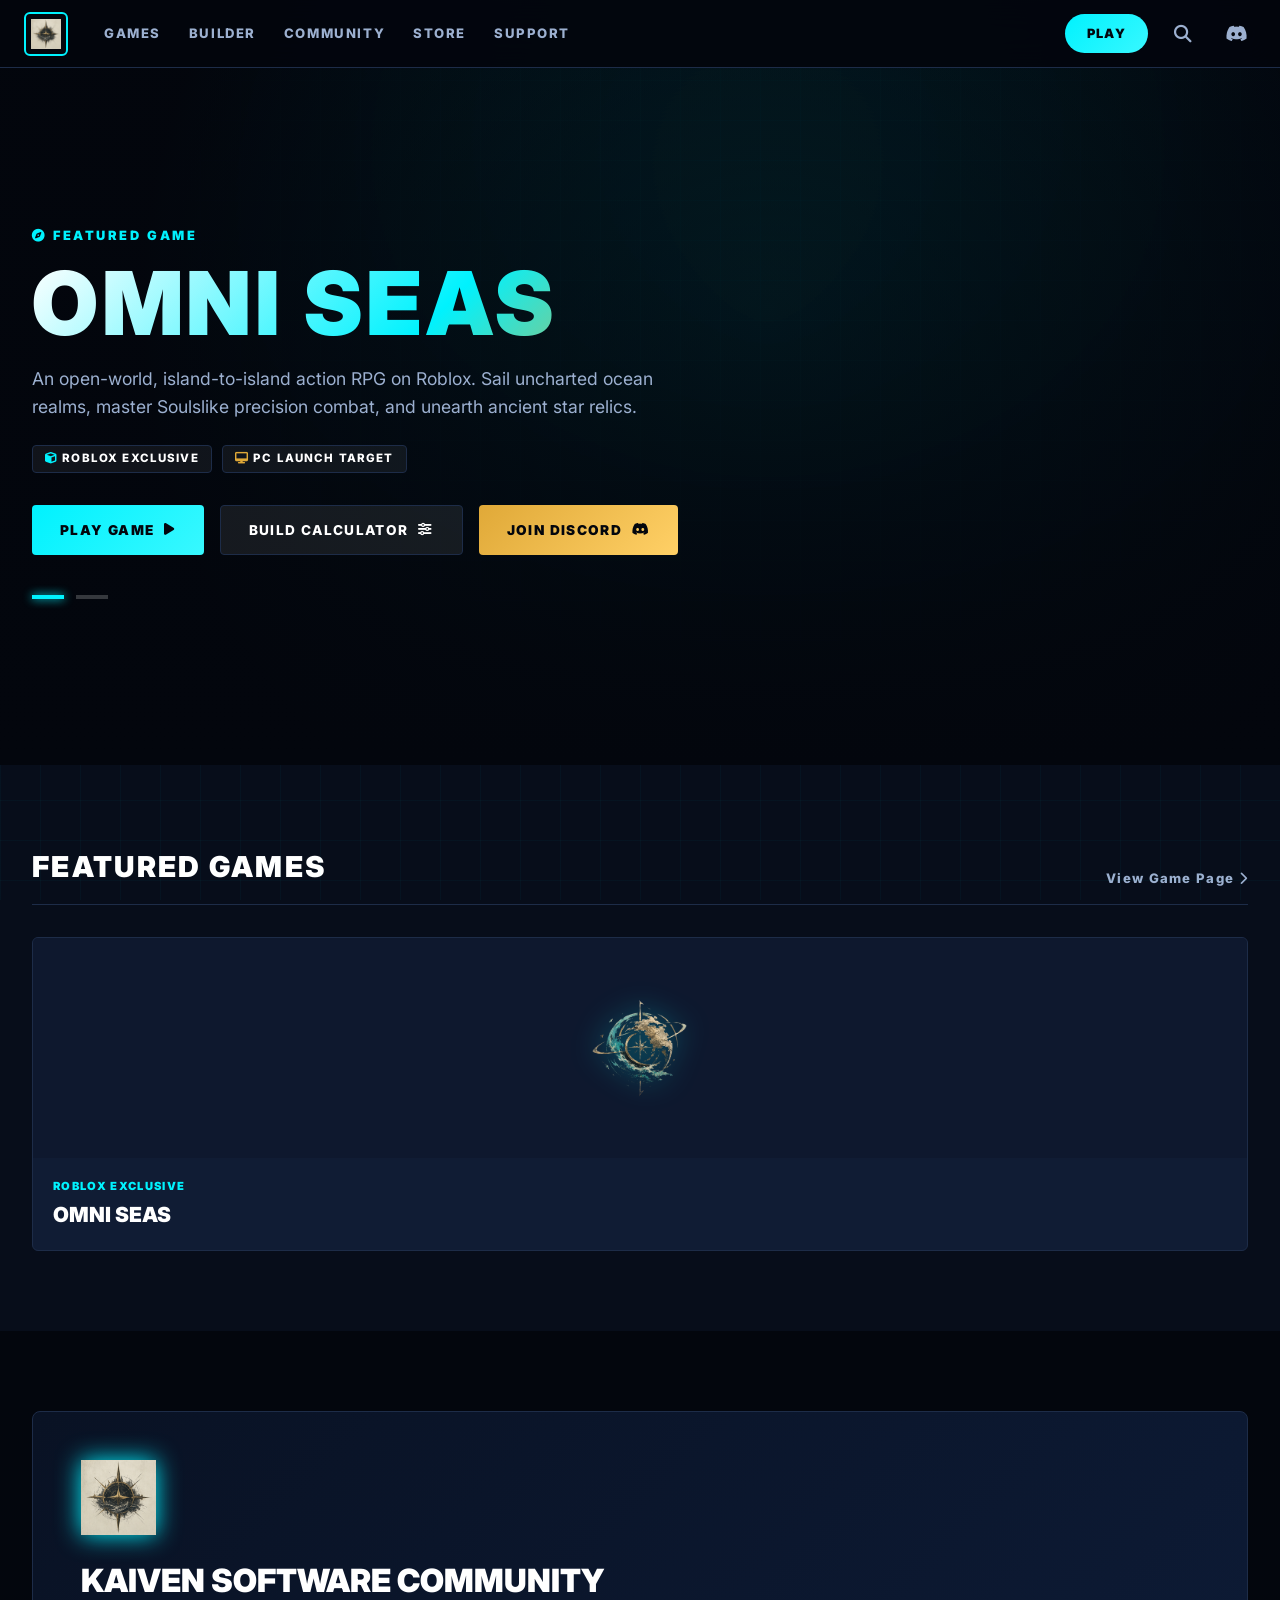
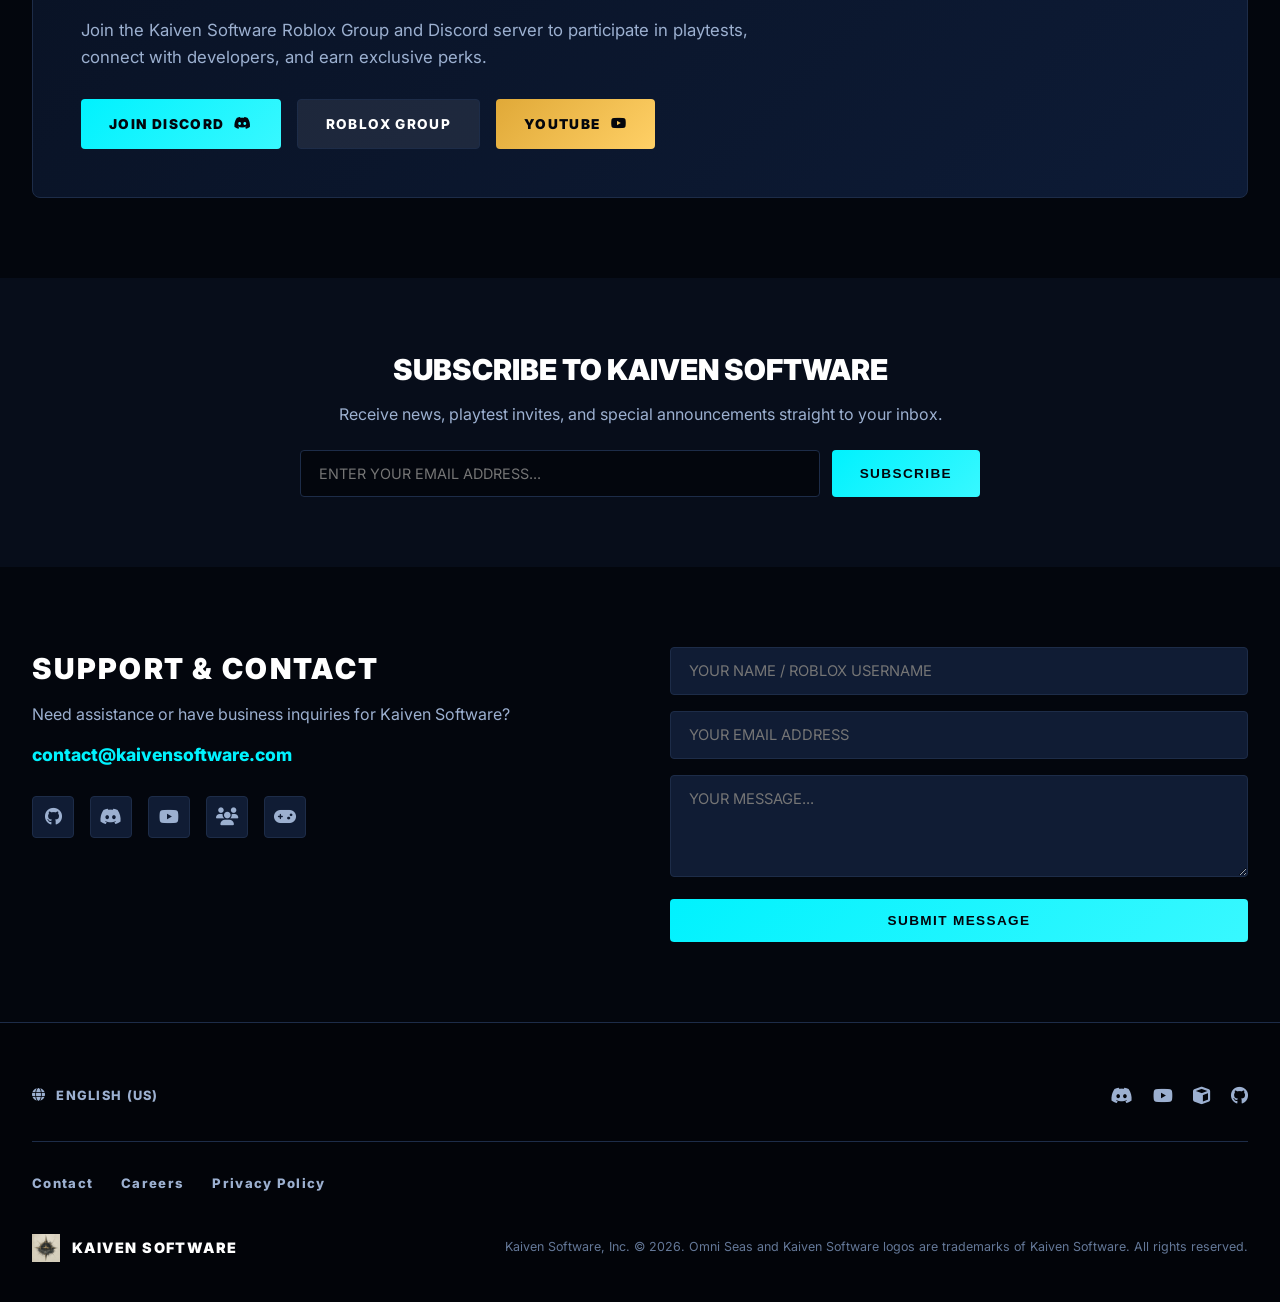
==== commit 3bf41745: "Add interactive Omni Seas character builder & 5-card level draw pack simulator" ====
--- a/index.html
+++ b/index.html
@@ -39,6 +39,7 @@
 
         <nav class="rs-main-menu" id="mainMenu">
           <a href="omni-seas.html" class="rs-menu-item">GAMES</a>
+          <a href="builder.html" class="rs-menu-item">BUILDER</a>
           <a href="https://www.roblox.com/communities/674886308/Kaiven-Software" target="_blank" class="rs-menu-item">COMMUNITY</a>
           <a href="store.html" class="rs-menu-item">STORE</a>
           <a href="#support" class="rs-menu-item">SUPPORT</a>
@@ -86,8 +87,8 @@
           <a href="https://www.roblox.com/games/127945167767729/Omni-Seas" target="_blank" class="rs-btn-primary btn-shimmer">
             PLAY GAME <i class="fa-solid fa-play"></i>
           </a>
-          <a href="omni-seas.html" class="rs-btn-secondary">
-            GAME PAGE
+          <a href="builder.html" class="rs-btn-secondary">
+            BUILD CALCULATOR <i class="fa-solid fa-sliders"></i>
           </a>
           <a href="https://discord.gg/ccWf2pxShW" target="_blank" class="rs-btn-accent">
             JOIN DISCORD <i class="fa-brands fa-discord"></i>
@@ -268,6 +269,7 @@
         <div class="rs-search-quick">
           <span>QUICK LINKS:</span>
           <a href="omni-seas.html">Omni Seas Page</a>
+          <a href="builder.html">Character Builder</a>
           <a href="https://discord.gg/ccWf2pxShW" target="_blank">Join Discord</a>
           <a href="https://www.youtube.com/@kaivensoftware" target="_blank">YouTube Channel</a>
           <a href="store.html">Store Page</a>
@@ -275,7 +277,7 @@
         </div>
       </div>
     </div>
-  </div>
+  </section>
 
   <script src="app.js"></script>
 </body>
--- a/style.css
+++ b/style.css
@@ -1063,6 +1063,307 @@
   text-decoration: underline;
 }
 
+/* ==========================================================================
+   CHARACTER BUILDER SPECIFIC COMPONENT STYLES
+   ========================================================================== */
+.builder-grid {
+  display: grid;
+  grid-template-columns: 1.2fr 1fr;
+  gap: 32px;
+}
+
+@media (max-width: 992px) {
+  .builder-grid { grid-template-columns: 1fr; }
+}
+
+.builder-card {
+  padding: 24px;
+}
+
+.builder-card-header h3 {
+  font-size: 1.1rem;
+  font-weight: 800;
+  letter-spacing: 0.05em;
+  color: #fff;
+}
+
+.stat-pool-badge {
+  font-size: 0.8rem;
+  font-weight: 800;
+  color: var(--text-secondary);
+}
+
+/* Faction Selector Grid */
+.faction-selector {
+  display: grid;
+  grid-template-columns: repeat(auto-fit, minmax(130px, 1fr));
+  gap: 12px;
+  margin-top: 16px;
+}
+
+.faction-option input {
+  display: none;
+}
+
+.faction-box {
+  background: var(--rs-dark-2);
+  border: 1px solid var(--rs-border);
+  border-radius: 6px;
+  padding: 16px 12px;
+  text-align: center;
+  cursor: pointer;
+  transition: var(--transition-fast);
+  display: flex;
+  flex-direction: column;
+  align-items: center;
+  gap: 8px;
+  height: 100%;
+}
+
+.faction-option.active .faction-box, .faction-option:hover .faction-box {
+  border-color: var(--rs-cyan);
+  background: rgba(0, 242, 254, 0.08);
+  box-shadow: 0 0 15px var(--rs-cyan-glow);
+}
+
+.faction-name {
+  font-size: 0.85rem;
+  font-weight: 900;
+  letter-spacing: 0.08em;
+  color: #fff;
+}
+
+.faction-desc {
+  font-size: 0.72rem;
+  color: var(--text-muted);
+  line-height: 1.3;
+}
+
+/* Stat Sliders */
+.stat-control-group {
+  margin-top: 20px;
+}
+
+.stat-label-bar {
+  display: flex;
+  align-items: center;
+  justify-content: space-between;
+  margin-bottom: 8px;
+}
+
+.stat-title {
+  font-size: 0.9rem;
+  font-weight: 800;
+  color: #fff;
+}
+
+.stat-training-desc {
+  font-size: 0.75rem;
+  color: var(--text-muted);
+}
+
+.stat-val-display {
+  font-size: 1rem;
+  font-weight: 900;
+  color: var(--rs-cyan);
+  min-width: 36px;
+  text-align: right;
+}
+
+.rs-slider {
+  width: 100%;
+  height: 8px;
+  background: var(--rs-dark-2);
+  outline: none;
+  border-radius: 4px;
+  -webkit-appearance: none;
+  cursor: pointer;
+}
+
+.rs-slider::-webkit-slider-thumb {
+  -webkit-appearance: none;
+  width: 20px;
+  height: 20px;
+  border-radius: 50%;
+  background: var(--rs-cyan);
+  cursor: pointer;
+  box-shadow: 0 0 10px var(--rs-cyan-glow);
+  transition: transform 0.15s ease;
+}
+
+.rs-slider::-webkit-slider-thumb:hover {
+  transform: scale(1.2);
+}
+
+.gold-slider::-webkit-slider-thumb {
+  background: var(--rs-gold);
+  box-shadow: 0 0 10px var(--rs-gold-glow);
+}
+
+/* Derived Stats */
+.builder-summary-header {
+  display: flex;
+  justify-content: space-between;
+  align-items: center;
+  margin-bottom: 12px;
+}
+
+.level-badge {
+  font-size: 0.85rem;
+  font-weight: 900;
+  letter-spacing: 0.08em;
+}
+
+.build-archetype-name {
+  font-size: 1.8rem;
+  font-weight: 900;
+  color: #fff;
+  letter-spacing: 0.04em;
+  margin-bottom: 4px;
+}
+
+.derived-stats-grid {
+  display: grid;
+  grid-template-columns: 1fr 1fr;
+  gap: 12px;
+  margin-bottom: 24px;
+}
+
+.derived-stat-box {
+  background: var(--rs-dark-2);
+  border: 1px solid var(--rs-border);
+  padding: 12px 14px;
+  border-radius: 4px;
+  display: flex;
+  flex-direction: column;
+}
+
+.derived-stat-box.full-width {
+  grid-column: span 2;
+}
+
+.d-label {
+  font-size: 0.72rem;
+  color: var(--text-muted);
+  font-weight: 600;
+}
+
+.d-val {
+  font-size: 1.1rem;
+  font-weight: 900;
+  margin-top: 4px;
+}
+
+/* Progress Track */
+.build-progress-bar-wrapper {
+  margin-top: 16px;
+}
+
+.build-progress-label {
+  display: flex;
+  justify-content: space-between;
+  font-size: 0.78rem;
+  color: var(--text-secondary);
+  margin-bottom: 6px;
+}
+
+.build-progress-track {
+  width: 100%;
+  height: 10px;
+  background: var(--rs-dark-2);
+  border-radius: 6px;
+  overflow: hidden;
+  border: 1px solid var(--rs-border);
+}
+
+.build-progress-fill {
+  height: 100%;
+  background: linear-gradient(90deg, var(--rs-cyan), var(--rs-gold));
+  transition: width 0.3s ease;
+}
+
+/* Card Draw Simulator */
+.cards-draw-container {
+  min-height: 160px;
+  background: var(--rs-dark-2);
+  border: 1px dashed var(--rs-border);
+  border-radius: 6px;
+  padding: 16px;
+  display: flex;
+  align-items: center;
+  justify-content: center;
+}
+
+.card-draw-placeholder {
+  text-align: center;
+  color: var(--text-muted);
+}
+
+.drawn-cards-grid {
+  display: grid;
+  grid-template-columns: repeat(auto-fit, minmax(130px, 1fr));
+  gap: 12px;
+  width: 100%;
+}
+
+.drawn-card-item {
+  background: var(--rs-card-bg);
+  border: 1px solid var(--rs-cyan);
+  border-radius: 6px;
+  padding: 12px;
+  display: flex;
+  flex-direction: column;
+  justify-content: space-between;
+  text-align: center;
+  box-shadow: 0 0 12px var(--rs-cyan-glow);
+}
+
+.card-category-badge {
+  font-size: 0.6rem;
+  font-weight: 900;
+  color: var(--rs-cyan);
+  letter-spacing: 0.1em;
+  margin-bottom: 6px;
+}
+
+.card-item-title {
+  font-size: 0.85rem;
+  font-weight: 800;
+  color: #fff;
+  margin-bottom: 6px;
+}
+
+.card-item-desc {
+  font-size: 0.72rem;
+  color: var(--text-secondary);
+  line-height: 1.3;
+}
+
+.equipped-cards-list {
+  display: flex;
+  flex-wrap: wrap;
+  gap: 8px;
+}
+
+.equipped-card-tag {
+  background: rgba(0, 242, 254, 0.12);
+  border: 1px solid var(--rs-cyan);
+  color: #fff;
+  padding: 6px 12px;
+  border-radius: 20px;
+  font-size: 0.78rem;
+  display: flex;
+  align-items: center;
+  gap: 8px;
+}
+
+.remove-card-btn {
+  background: none;
+  border: none;
+  color: var(--rs-cyan);
+  cursor: pointer;
+}
+
 /* Mobile Responsive */
 @media (max-width: 768px) {
   .rs-main-menu {
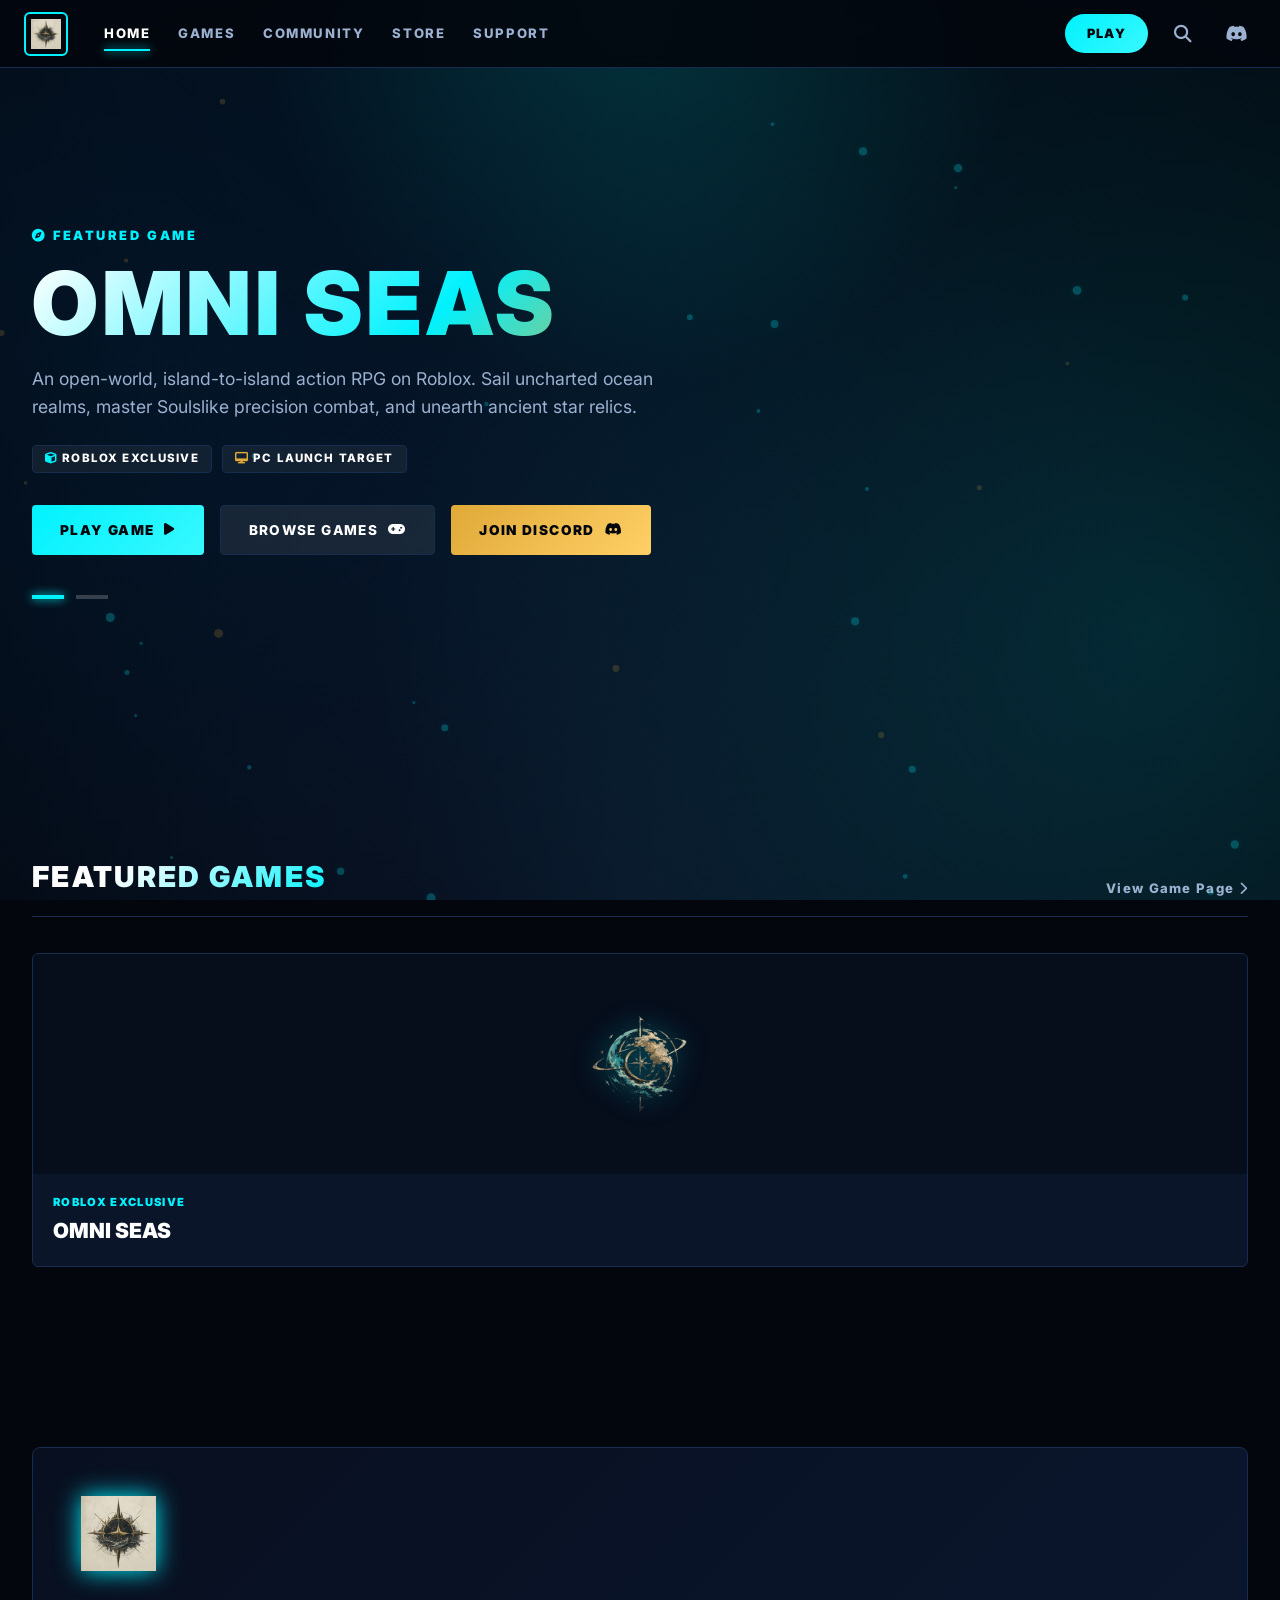
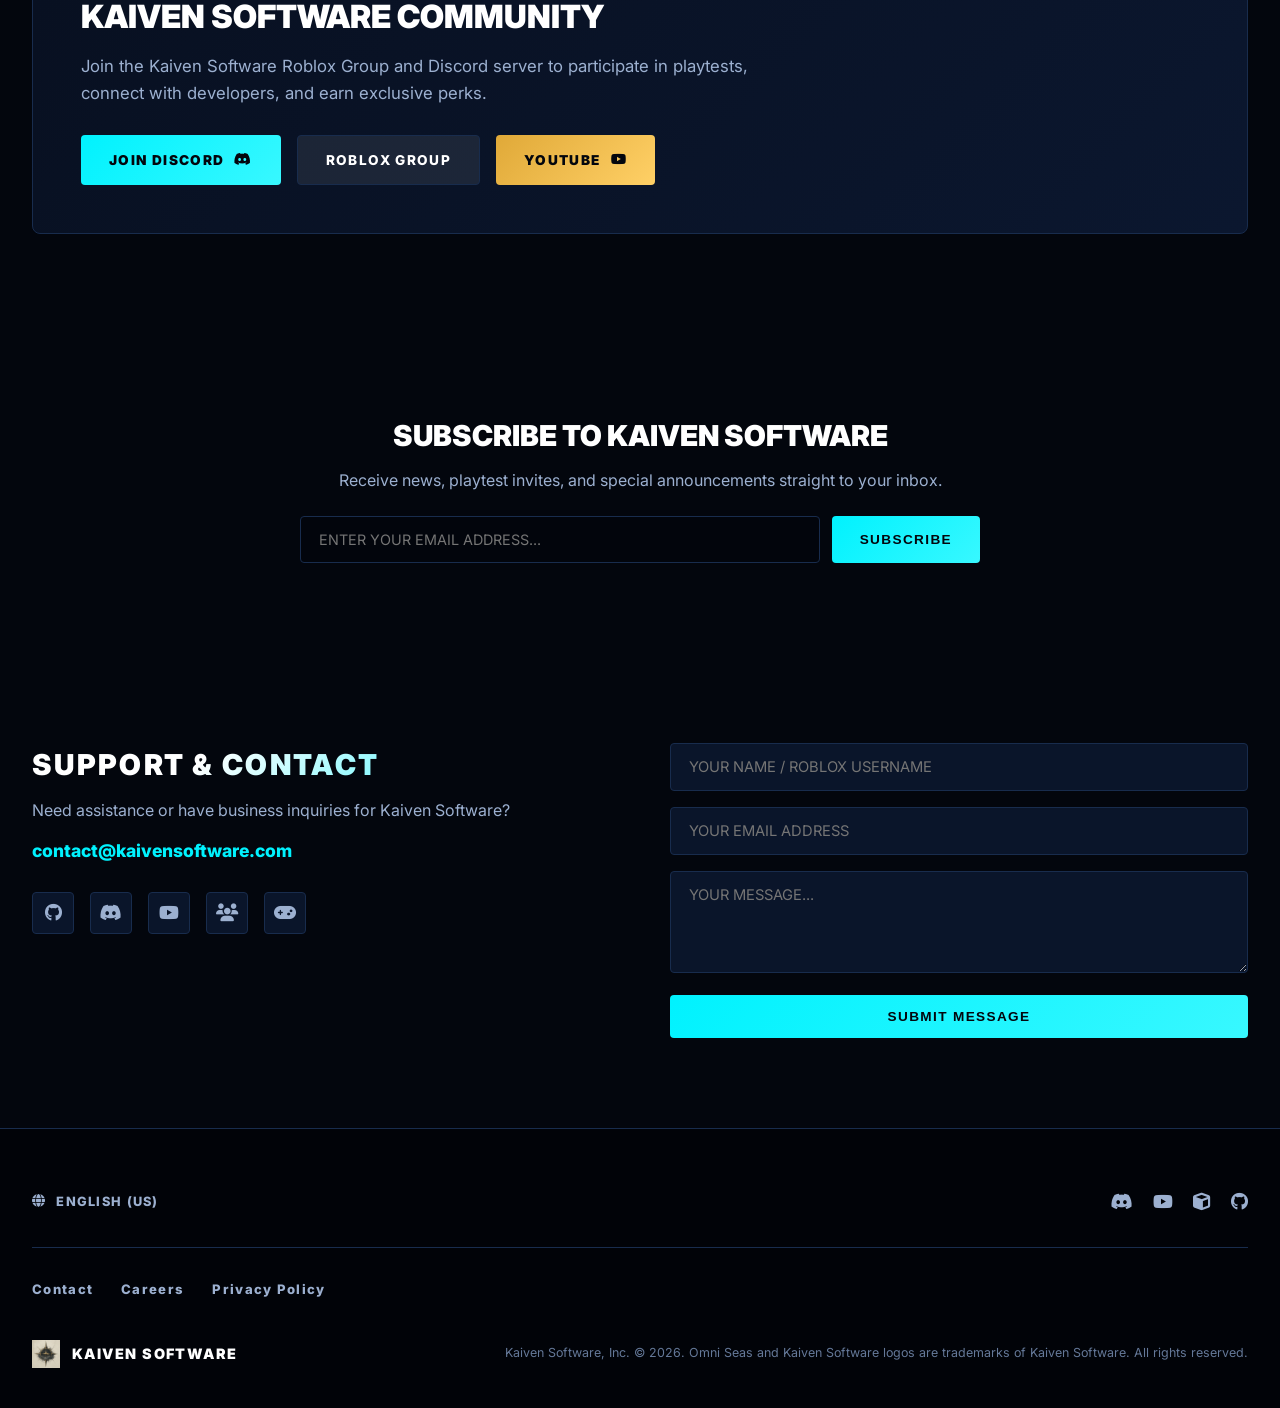
==== commit ff1cfd3f: "Create games.html catalog featuring Omni Seas and Golden State, remove BUILDER from navbar across al" ====
--- a/index.html
+++ b/index.html
@@ -3,8 +3,8 @@
 <head>
   <meta charset="UTF-8">
   <meta name="viewport" content="width=device-width, initial-scale=1.0">
-  <title>Kaiven Software | Official Site</title>
-  <meta name="description" content="Official website of Kaiven Software. Independent game studio crafting original experiences on Roblox.">
+  <title>Kaiven Software</title>
+  <meta name="description" content="Kaiven Software. Independent game studio crafting original experiences on Roblox.">
   
   <!-- Favicon -->
   <link rel="icon" href="assets/images/logo.png" type="image/png">
@@ -38,8 +38,8 @@
         </a>
 
         <nav class="rs-main-menu" id="mainMenu">
-          <a href="omni-seas.html" class="rs-menu-item">GAMES</a>
-          <a href="builder.html" class="rs-menu-item">BUILDER</a>
+          <a href="index.html" class="rs-menu-item active">HOME</a>
+          <a href="games.html" class="rs-menu-item">GAMES</a>
           <a href="https://www.roblox.com/communities/674886308/Kaiven-Software" target="_blank" class="rs-menu-item">COMMUNITY</a>
           <a href="store.html" class="rs-menu-item">STORE</a>
           <a href="#support" class="rs-menu-item">SUPPORT</a>
@@ -87,8 +87,8 @@
           <a href="https://www.roblox.com/games/127945167767729/Omni-Seas" target="_blank" class="rs-btn-primary btn-shimmer">
             PLAY GAME <i class="fa-solid fa-play"></i>
           </a>
-          <a href="builder.html" class="rs-btn-secondary">
-            BUILD CALCULATOR <i class="fa-solid fa-sliders"></i>
+          <a href="games.html" class="rs-btn-secondary">
+            BROWSE GAMES <i class="fa-solid fa-gamepad"></i>
           </a>
           <a href="https://discord.gg/ccWf2pxShW" target="_blank" class="rs-btn-accent">
             JOIN DISCORD <i class="fa-brands fa-discord"></i>
@@ -277,7 +277,7 @@
         </div>
       </div>
     </div>
-  </section>
+  </div>
 
   <script src="app.js"></script>
 </body>
--- a/style.css
+++ b/style.css
@@ -1,14 +1,15 @@
 /* ==========================================================================
-   KAIVEN SOFTWARE - OMNI SEAS BIOLUMINESCENT OCEAN DESIGN SYSTEM
-   Palette: Deep Abyssal Navy, Electric Cyan (#00f2fe), Celestial Compass Gold (#e0a938)
+   KAIVEN SOFTWARE - SEAMLESS CONTINUOUS BACKGROUND GRADIENT
+   Palette: Deep Abyssal Black (#03060d), Dark Slate Grey (#0b1220), 
+            Omni Seas Abyssal Blue & Electric Cyan (#002844 -> #00f2fe)
    ========================================================================== */
 
 :root {
   --rs-black: #03060d;
-  --rs-dark-1: #070d1a;
-  --rs-dark-2: #0e182e;
-  --rs-card-bg: #101c34;
-  --rs-border: #1d2c48;
+  --rs-dark-1: #070d18;
+  --rs-dark-2: #0e1b34;
+  --rs-card-bg: rgba(14, 27, 52, 0.75);
+  --rs-border: #182c4d;
   --rs-border-hover: #00f2fe;
   
   --rs-cyan: #00f2fe;
@@ -46,8 +47,15 @@
   overflow-x: hidden;
 }
 
+/* 100% Seamless Continuous Body Background (No Section Seams / Hard Lines) */
 body.kaiven-site {
-  background-color: var(--rs-black);
+  background-color: #03060d;
+  background-image: 
+    radial-gradient(circle at 50% 0%, rgba(0, 242, 254, 0.18) 0%, rgba(0, 40, 75, 0.12) 35%, transparent 70%),
+    radial-gradient(circle at 10% 40%, rgba(0, 80, 140, 0.18) 0%, transparent 60%),
+    radial-gradient(circle at 90% 70%, rgba(0, 242, 254, 0.14) 0%, transparent 60%),
+    radial-gradient(circle at 50% 100%, rgba(14, 27, 52, 0.6) 0%, transparent 70%);
+  background-attachment: fixed;
   color: var(--text-primary);
   line-height: 1.5;
   min-height: 100vh;
@@ -55,7 +63,7 @@
   position: relative;
 }
 
-/* Background Canvas & Mesh Grid */
+/* Canvas Overlay for Soft Floating Embers */
 #oceanCanvas {
   position: fixed;
   top: 0;
@@ -64,17 +72,12 @@
   height: 100%;
   pointer-events: none;
   z-index: 0;
-  opacity: 0.7;
-}
-
+  opacity: 0.6;
+}
+
+/* Grid Overlay Removed */
 .rs-grid-overlay {
-  position: fixed;
-  inset: 0;
-  background-image: linear-gradient(rgba(0, 242, 254, 0.03) 1px, transparent 1px),
-                    linear-gradient(90deg, rgba(0, 242, 254, 0.03) 1px, transparent 1px);
-  background-size: 40px 40px;
-  pointer-events: none;
-  z-index: 1;
+  display: none !important;
 }
 
 /* Scrollbar */
@@ -174,8 +177,8 @@
   left: 0;
   width: 100%;
   height: 68px;
-  background: rgba(3, 6, 13, 0.94);
-  backdrop-filter: blur(16px);
+  background: rgba(3, 6, 13, 0.88);
+  backdrop-filter: blur(20px);
   border-bottom: 1px solid var(--rs-border);
   z-index: 2000;
   transition: var(--transition-normal);
@@ -379,25 +382,12 @@
   display: flex;
   align-items: center;
   padding: 140px 0 80px;
-  background: var(--rs-black);
+  background: transparent !important;
   overflow: hidden;
 }
 
-.rs-hero-backdrop {
-  position: absolute;
-  top: 0;
-  left: 0;
-  width: 100%;
-  height: 100%;
-  background: radial-gradient(circle at 60% 40%, rgba(0, 242, 254, 0.16) 0%, rgba(3, 6, 13, 0.97) 70%);
-  z-index: 1;
-}
-
-.rs-hero-gradient {
-  position: absolute;
-  inset: 0;
-  background: linear-gradient(to bottom, rgba(3,6,13,0.3) 0%, rgba(3,6,13,1) 100%);
-  z-index: 2;
+.rs-hero-backdrop, .rs-hero-gradient {
+  display: none !important;
 }
 
 .rs-hero-container {
@@ -485,25 +475,32 @@
   box-shadow: 0 0 10px var(--rs-cyan);
 }
 
-/* Cards Grid */
-.rs-newswire-section {
-  padding: 80px 0;
-  background: var(--rs-black);
+/* Sections - Completely Transparent backgrounds with NO section edge overlays */
+.rs-newswire-section, .rs-games-section, .rs-promo-banner, .rs-newsletter-section, .rs-contact-section {
+  position: relative;
+  padding: 90px 0;
+  background: transparent !important;
 }
 
 .rs-section-header {
+  position: relative;
   display: flex;
   justify-content: space-between;
   align-items: flex-end;
-  margin-bottom: 32px;
+  margin-bottom: 36px;
   border-bottom: 1px solid var(--rs-border);
-  padding-bottom: 16px;
+  padding-bottom: 18px;
 }
 
 .rs-section-title {
+  position: relative;
+  z-index: 2;
   font-size: 1.8rem;
   font-weight: 900;
   letter-spacing: 0.08em;
+  background: linear-gradient(135deg, #ffffff 30%, var(--rs-cyan) 100%);
+  -webkit-background-clip: text;
+  -webkit-text-fill-color: transparent;
 }
 
 .rs-view-all {
@@ -526,7 +523,8 @@
 }
 
 .rs-card {
-  background: var(--rs-card-bg);
+  background: rgba(14, 27, 52, 0.75);
+  backdrop-filter: blur(12px);
   border: 1px solid var(--rs-border);
   border-radius: 6px;
   overflow: hidden;
@@ -551,7 +549,7 @@
   position: relative;
   width: 100%;
   height: 210px;
-  background: var(--rs-dark-2);
+  background: rgba(6, 12, 24, 0.8);
   display: flex;
   align-items: center;
   justify-content: center;
@@ -617,12 +615,7 @@
   line-height: 1.6;
 }
 
-/* Featured Games Section */
-.rs-games-section {
-  padding: 80px 0;
-  background: var(--rs-dark-1);
-}
-
+/* Featured Games Grid */
 .rs-games-grid {
   display: grid;
   grid-template-columns: repeat(auto-fit, minmax(280px, 1fr));
@@ -630,7 +623,8 @@
 }
 
 .rs-game-tile {
-  background: var(--rs-card-bg);
+  background: rgba(14, 27, 52, 0.75);
+  backdrop-filter: blur(12px);
   border: 1px solid var(--rs-border);
   border-radius: 6px;
   text-decoration: none;
@@ -646,7 +640,7 @@
 
 .rs-tile-image {
   height: 220px;
-  background: var(--rs-dark-2);
+  background: rgba(6, 12, 24, 0.8);
   display: flex;
   align-items: center;
   justify-content: center;
@@ -684,13 +678,9 @@
 }
 
 /* Promo Banner Section */
-.rs-promo-banner {
-  padding: 80px 0;
-  background: var(--rs-black);
-}
-
 .rs-promo-card {
-  background: linear-gradient(135deg, #091224 0%, #0d1b36 100%);
+  background: linear-gradient(135deg, rgba(9, 18, 36, 0.85) 0%, rgba(13, 27, 54, 0.85) 100%);
+  backdrop-filter: blur(12px);
   border: 1px solid var(--rs-border);
   border-radius: 8px;
   padding: 48px;
@@ -731,11 +721,6 @@
 }
 
 /* Newsletter Section */
-.rs-newsletter-section {
-  padding: 70px 0;
-  background: var(--rs-dark-1);
-}
-
 .rs-newsletter-box {
   max-width: 680px;
   margin: 0 auto;
@@ -761,7 +746,7 @@
 
 .rs-newsletter-form input {
   flex-grow: 1;
-  background: var(--rs-black);
+  background: rgba(3, 6, 13, 0.85);
   border: 1px solid var(--rs-border);
   color: #fff;
   padding: 14px 18px;
@@ -777,11 +762,6 @@
 }
 
 /* Contact Section */
-.rs-contact-section {
-  padding: 80px 0;
-  background: var(--rs-black);
-}
-
 .rs-contact-grid {
   display: grid;
   grid-template-columns: 1fr 1fr;
@@ -875,7 +855,8 @@
 
 /* Footer */
 .rs-footer {
-  background: #020409;
+  background: rgba(2, 4, 9, 0.95);
+  backdrop-filter: blur(16px);
   border-top: 1px solid var(--rs-border);
   padding: 60px 0 40px;
   position: relative;
@@ -1106,7 +1087,7 @@
 }
 
 .faction-box {
-  background: var(--rs-dark-2);
+  background: rgba(6, 12, 24, 0.8);
   border: 1px solid var(--rs-border);
   border-radius: 6px;
   padding: 16px 12px;
@@ -1122,7 +1103,7 @@
 
 .faction-option.active .faction-box, .faction-option:hover .faction-box {
   border-color: var(--rs-cyan);
-  background: rgba(0, 242, 254, 0.08);
+  background: rgba(0, 242, 254, 0.12);
   box-shadow: 0 0 15px var(--rs-cyan-glow);
 }
 
@@ -1173,7 +1154,7 @@
 .rs-slider {
   width: 100%;
   height: 8px;
-  background: var(--rs-dark-2);
+  background: rgba(6, 12, 24, 0.8);
   outline: none;
   border-radius: 4px;
   -webkit-appearance: none;
@@ -1208,6 +1189,44 @@
   margin-bottom: 12px;
 }
 
+.builder-badges-wrapper {
+  display: flex;
+  align-items: center;
+  gap: 8px;
+  flex-wrap: wrap;
+}
+
+.builder-summary-badge {
+  position: static !important;
+  display: inline-flex !important;
+  align-items: center;
+  background: rgba(4, 7, 17, 0.9);
+  font-size: 0.7rem;
+  font-weight: 900;
+  padding: 5px 12px;
+  letter-spacing: 0.08em;
+  border-radius: 4px;
+  line-height: 1;
+}
+
+.badge-faction {
+  border: 1px solid var(--rs-gold);
+  color: var(--rs-gold);
+  box-shadow: 0 0 10px rgba(224, 169, 56, 0.2);
+}
+
+.badge-race {
+  border: 1px solid var(--rs-cyan);
+  color: var(--rs-cyan);
+  box-shadow: 0 0 10px rgba(0, 242, 254, 0.2);
+}
+
+.badge-clan {
+  border: 1px solid #a855f7;
+  color: #c084fc;
+  box-shadow: 0 0 10px rgba(168, 85, 247, 0.2);
+}
+
 .level-badge {
   font-size: 0.85rem;
   font-weight: 900;
@@ -1230,7 +1249,7 @@
 }
 
 .derived-stat-box {
-  background: var(--rs-dark-2);
+  background: rgba(6, 12, 24, 0.8);
   border: 1px solid var(--rs-border);
   padding: 12px 14px;
   border-radius: 4px;
@@ -1270,7 +1289,7 @@
 .build-progress-track {
   width: 100%;
   height: 10px;
-  background: var(--rs-dark-2);
+  background: rgba(6, 12, 24, 0.8);
   border-radius: 6px;
   overflow: hidden;
   border: 1px solid var(--rs-border);
@@ -1282,40 +1301,49 @@
   transition: width 0.3s ease;
 }
 
-/* Card Draw Simulator */
-.cards-draw-container {
-  min-height: 160px;
-  background: var(--rs-dark-2);
-  border: 1px dashed var(--rs-border);
-  border-radius: 6px;
-  padding: 16px;
-  display: flex;
-  align-items: center;
-  justify-content: center;
-}
-
-.card-draw-placeholder {
-  text-align: center;
-  color: var(--text-muted);
-}
-
+/* Filter Tabs */
+.filter-tab {
+  background: rgba(6, 12, 24, 0.8);
+  border: 1px solid var(--rs-border);
+  color: var(--text-secondary);
+  padding: 6px 12px;
+  font-size: 0.7rem;
+  font-weight: 800;
+  border-radius: 4px;
+  cursor: pointer;
+  transition: var(--transition-fast);
+}
+
+.filter-tab:hover, .filter-tab.active {
+  background: var(--rs-cyan);
+  color: #03060d;
+  border-color: var(--rs-cyan);
+  box-shadow: 0 0 10px var(--rs-cyan-glow);
+}
+
+/* Card Selection Grid */
 .drawn-cards-grid {
   display: grid;
-  grid-template-columns: repeat(auto-fit, minmax(130px, 1fr));
+  grid-template-columns: repeat(auto-fit, minmax(140px, 1fr));
   gap: 12px;
   width: 100%;
 }
 
 .drawn-card-item {
-  background: var(--rs-card-bg);
-  border: 1px solid var(--rs-cyan);
+  background: rgba(14, 27, 52, 0.85);
+  border: 1px solid var(--rs-border);
   border-radius: 6px;
   padding: 12px;
   display: flex;
   flex-direction: column;
   justify-content: space-between;
   text-align: center;
-  box-shadow: 0 0 12px var(--rs-cyan-glow);
+  transition: var(--transition-fast);
+}
+
+.drawn-card-item:hover {
+  border-color: var(--rs-cyan);
+  transform: translateY(-2px);
 }
 
 .card-category-badge {
@@ -1362,6 +1390,33 @@
   border: none;
   color: var(--rs-cyan);
   cursor: pointer;
+}
+
+/* Custom Select Dropdowns */
+.rs-select {
+  width: 100%;
+  background: rgba(6, 12, 24, 0.9);
+  border: 1px solid var(--rs-border);
+  color: #fff;
+  padding: 10px 14px;
+  font-family: var(--font-sans);
+  font-size: 0.85rem;
+  font-weight: 700;
+  border-radius: 6px;
+  outline: none;
+  cursor: pointer;
+  transition: var(--transition-fast);
+}
+
+.rs-select:hover, .rs-select:focus {
+  border-color: var(--rs-cyan);
+  box-shadow: 0 0 10px var(--rs-cyan-glow);
+}
+
+.rs-select option {
+  background: #03060d;
+  color: #fff;
+  padding: 10px;
 }
 
 /* Mobile Responsive */
@@ -1387,3 +1442,4 @@
     display: block;
   }
 }
+
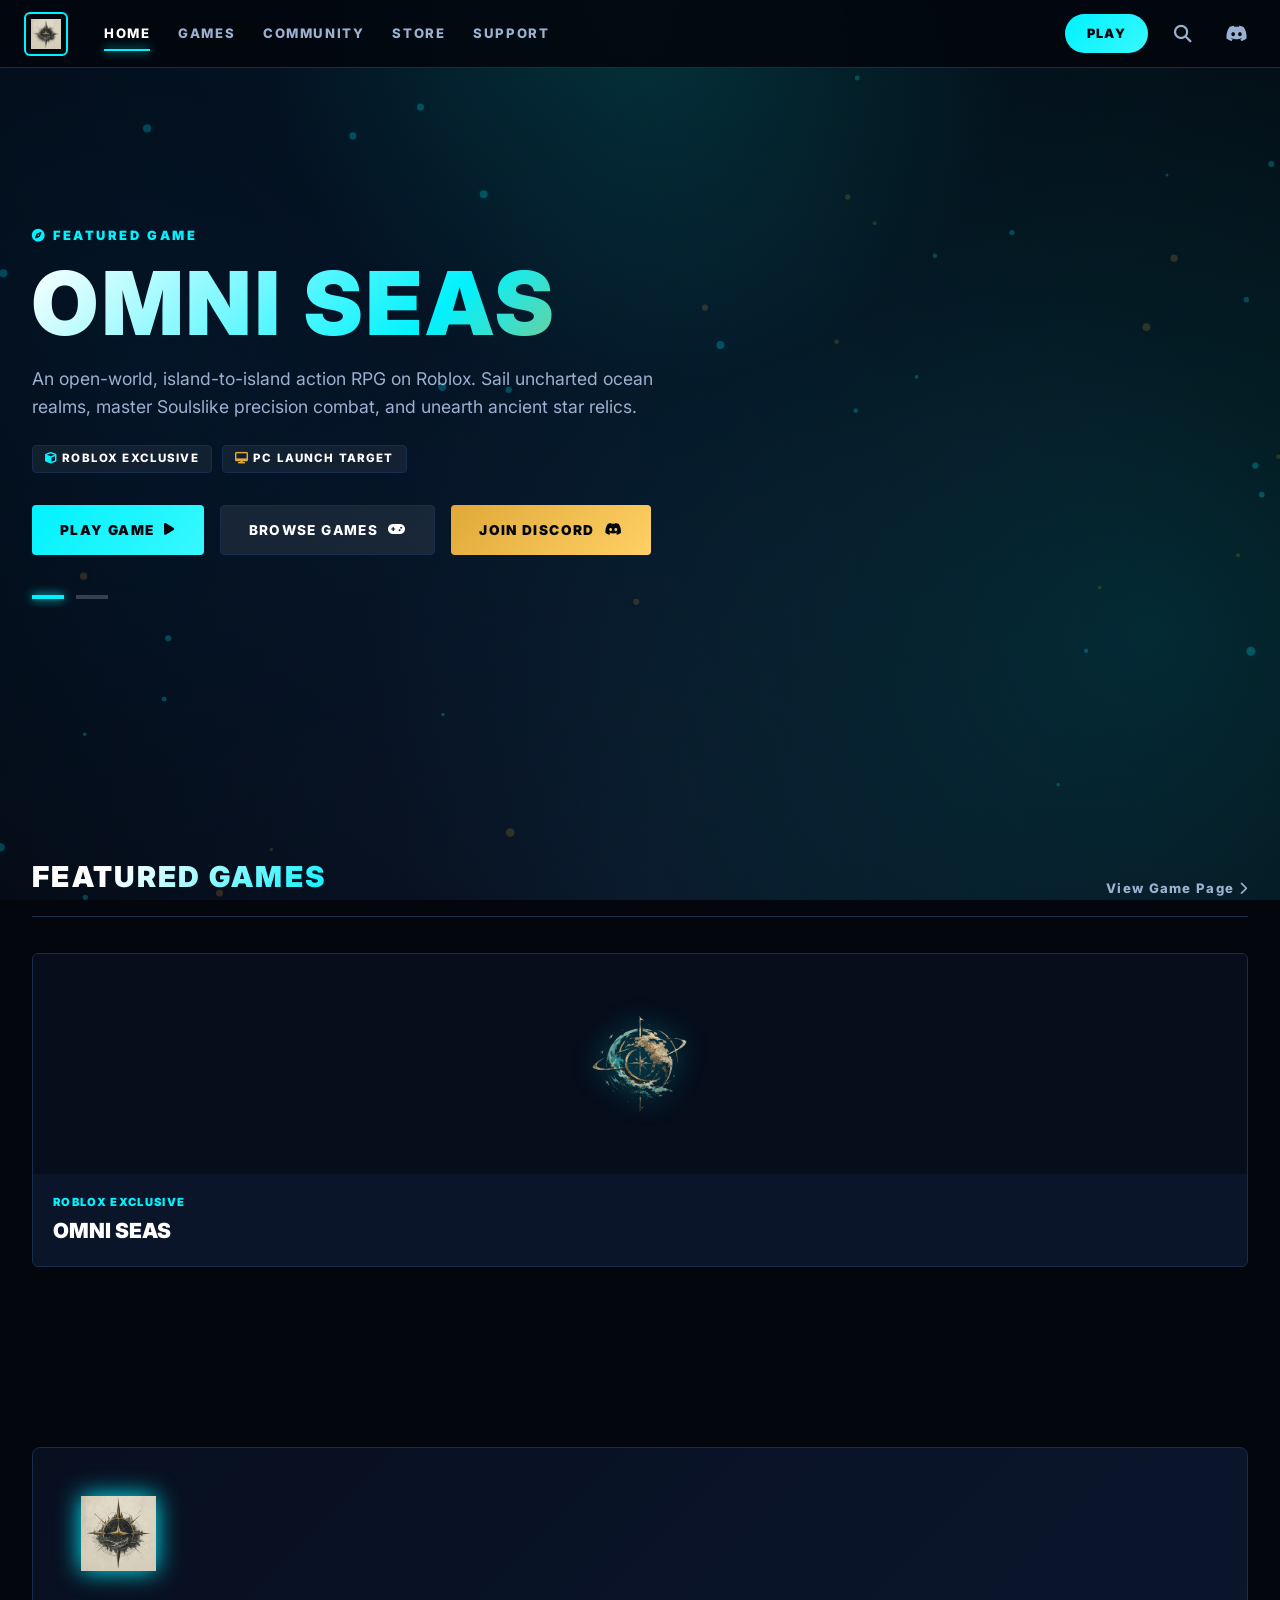
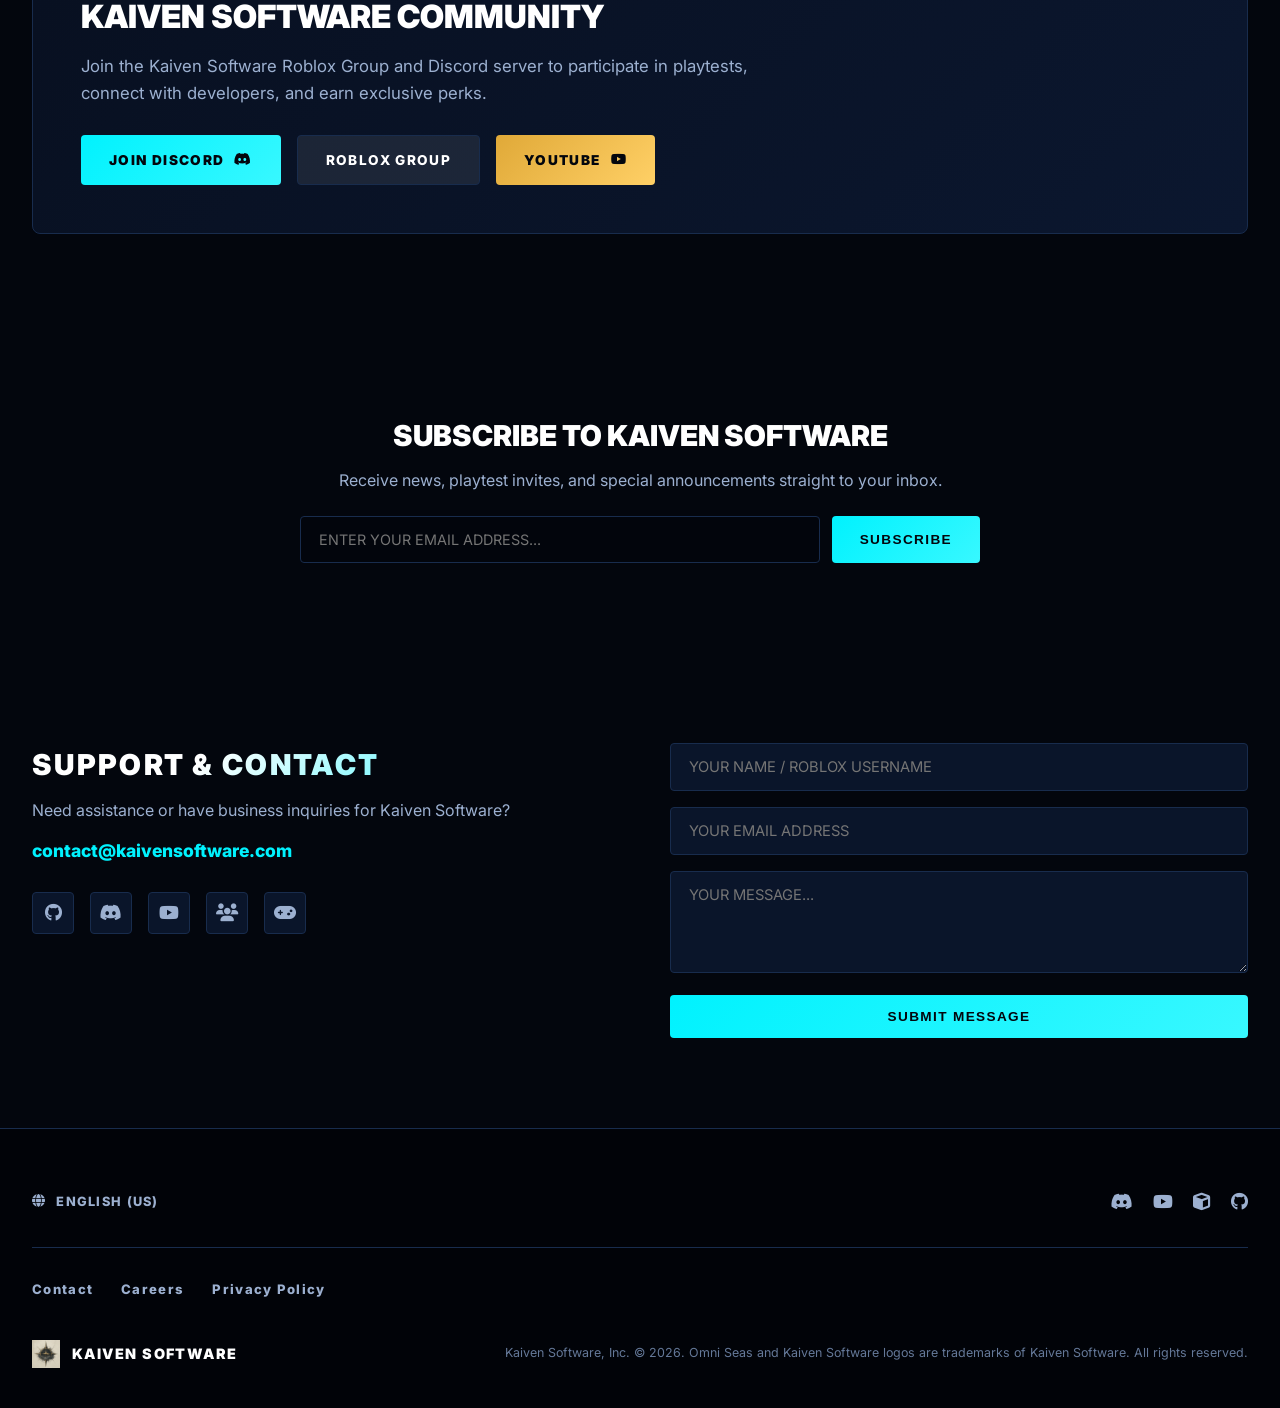
==== commit 66cf01ae: "Use official Golden State background image from Downloads folder and purge CDN cache to v3.0.0" ====
--- a/index.html
+++ b/index.html
@@ -1,4 +1,5 @@
 <!DOCTYPE html>
+<!-- Build Version 3.0.0 - Cache Purged 2026-08-07T17:37:24.420Z -->
 <html lang="en">
 <head>
   <meta charset="UTF-8">
